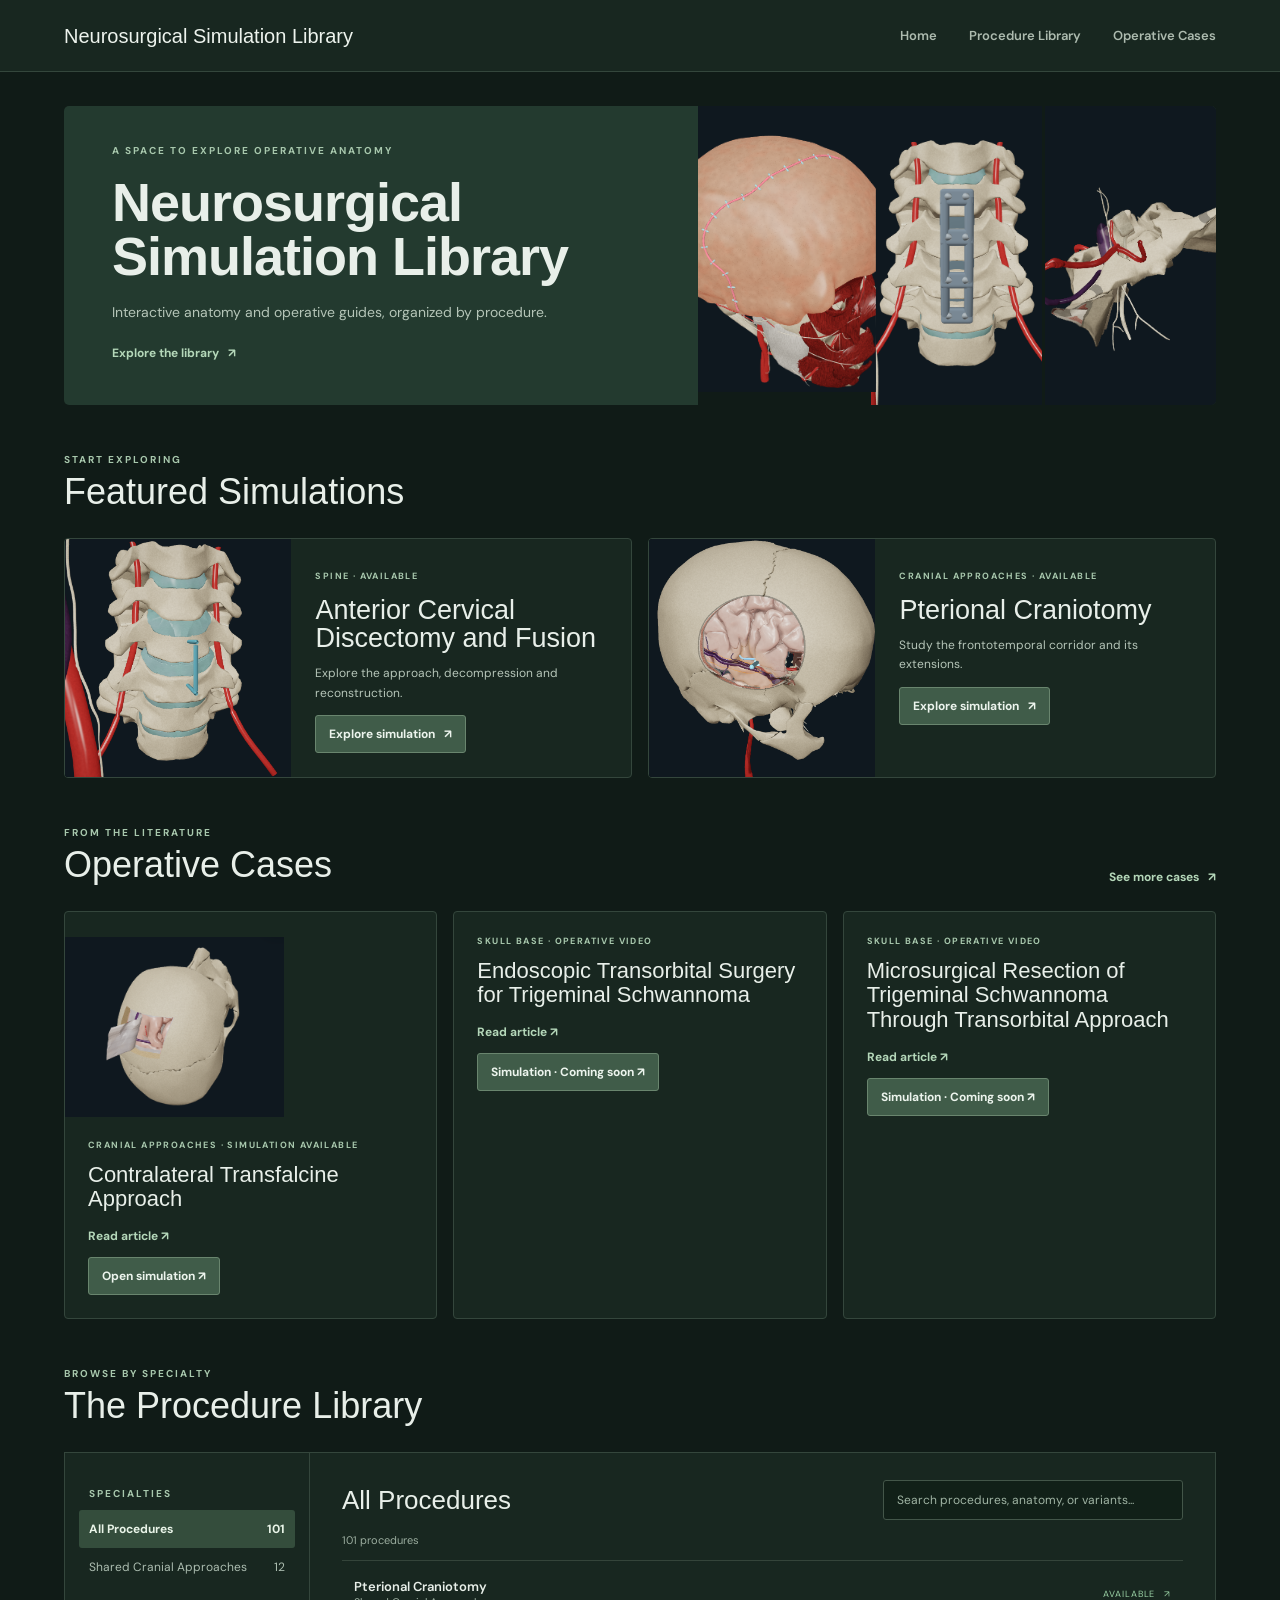
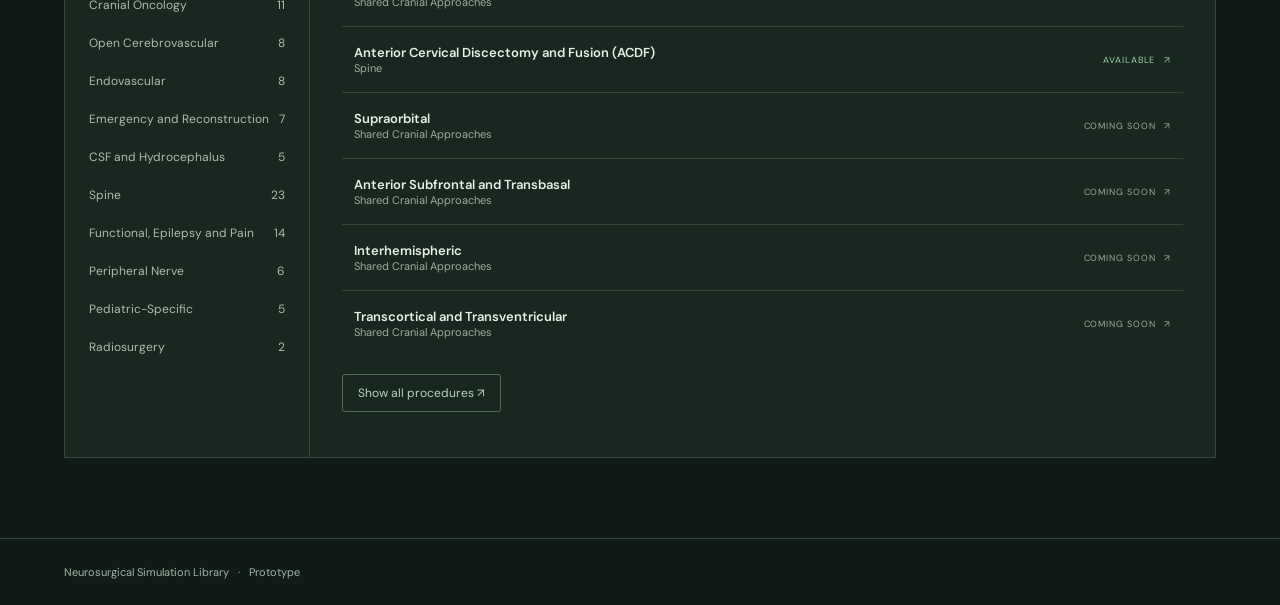
==== index.html @ 67ee891d "Update neurosurgery simulation library" ====
<!doctype html><html lang="en"><head><meta charset="utf-8"><meta name="viewport" content="width=device-width,initial-scale=1"><title>Neurosurgical Simulation Library</title><link rel="preconnect" href="https://fonts.googleapis.com"><link href="https://fonts.googleapis.com/css2?family=DM+Sans:wght@400;500;600;700&display=swap" rel="stylesheet"><style>
:root{--ink:#21382f;--muted:#738278;--green:#315948;--line:#e2e8e0;--cream:#f7f8f3}*{box-sizing:border-box}body{margin:0;background:#fafbf8;color:var(--ink);font-family:'DM Sans',sans-serif}button,input{font:inherit}button{cursor:pointer}header{height:72px;background:white;border-bottom:1px solid var(--line);display:flex;align-items:center;padding:0 5%;justify-content:space-between;position:sticky;top:0;z-index:5}.brand i{color:#9aaa8a}.brand small{font:600 9px 'DM Sans';letter-spacing:2.2px;margin-left:12px;color:#849389}nav{display:flex;gap:32px;font-size:13px;font-weight:600}nav a{color:#62766b;text-decoration:none}nav a:hover{color:#203d30}.shell{max-width:1440px;margin:auto;padding:34px 5% 80px}.eyebrow{text-transform:uppercase;font-size:10px;letter-spacing:2px;font-weight:700;color:#819885}.hero{border-radius:5px;background:#e7ede3;display:grid;grid-template-columns:1.1fr .9fr;min-height:280px;overflow:hidden}.hero-copy{padding:38px 48px}.hero h1{font:600 54px/1 Calibri, Carlito, Arial, sans-serif;letter-spacing:-1px;margin:18px 0}.hero p{max-width:440px;font-size:14px;line-height:1.7;color:#62766b}.hero-art{position:relative;background:linear-gradient(135deg,#dce8dc,#b8cdbd);overflow:hidden}.hero-art:before,.hero-art:after{content:'';position:absolute;border:1px solid #8ca895;border-radius:50%;width:340px;height:340px;right:15%;top:-50px}.hero-art:after{width:230px;height:230px;right:24%;top:0}.cross{position:absolute;right:38%;top:38%;font:600 76px Calibri, Carlito, Arial, sans-serif;color:#547b65;opacity:.65}.hero-label{position:absolute;bottom:22px;right:28px;color:#688575;font-size:10px;letter-spacing:1.5px;text-transform:uppercase}.section-head{display:flex;align-items:end;justify-content:space-between;margin:48px 0 20px}.section-head h2{font:normal 36px Calibri, Carlito, Arial, sans-serif;margin:5px 0}.section-head p{font-size:13px;color:var(--muted);margin:0}.feature{display:grid;grid-template-columns:1fr 1fr;gap:16px}.card{border:1px solid var(--line);background:#fff;border-radius:4px;overflow:hidden}.feature .card{display:grid;grid-template-columns:40% 60%;min-height:190px}.card-art{background:#dce8df;display:flex;align-items:center;justify-content:center;color:#5a7b68;font:600 54px Calibri, Carlito, Arial, sans-serif;position:relative}.card-art:after{content:'';position:absolute;border:1px solid #a7bca9;border-radius:50%;height:118px;width:118px}.card:nth-child(2) .card-art{background:#e7e9df;color:#819279}.card-body{padding:24px}.badge{font-size:9px;letter-spacing:1.4px;text-transform:uppercase;font-weight:700;color:#528064}.card h3{font:normal 27px/1.05 Calibri, Carlito, Arial, sans-serif;margin:12px 0}.card p{font-size:12px;line-height:1.6;color:#748379}.action{display:inline-flex;border:0;background:transparent;padding:6px 0;color:#315b47;font-size:12px;font-weight:700;text-decoration:none}.action:hover{text-decoration:underline}.library-layout{display:grid;grid-template-columns:245px 1fr;border:1px solid var(--line);background:#fff;min-height:550px}.side{padding:24px 14px;border-right:1px solid var(--line)}.side p{padding:0 10px}.filter{width:100%;text-align:left;border:0;background:transparent;padding:11px 10px;border-radius:3px;color:#65776c;font-size:12px;display:flex;justify-content:space-between}.filter.active{background:#eaf0e8;color:#315a47;font-weight:700}.main{padding:27px 32px}.bar{display:flex;justify-content:space-between;align-items:center;gap:15px}.bar h3{font:normal 26px Calibri, Carlito, Arial, sans-serif;margin:0}.search{border:1px solid var(--line);border-radius:3px;padding:11px 13px;width:min(300px,100%);font-size:12px;outline:none}.search:focus{border-color:#71917a}.results{font-size:11px;color:#91a095;margin:13px 0}.row{border-top:1px solid #edf0eb;padding:17px 0;display:flex;justify-content:space-between;align-items:center;gap:15px}.row strong{display:block;font-size:13px;font-weight:600}.row small{color:#95a299;font-size:11px}.row button{border:0;background:transparent;color:#5c7c69;font-size:12px;white-space:nowrap}.pill{font-size:9px;text-transform:uppercase;letter-spacing:.9px;color:#829087}.pill.live{color:#457d58}.cases{display:grid;grid-template-columns:repeat(3,1fr);gap:16px}.cases .card{padding:23px;min-height:180px}.cases h3{font-size:22px;line-height:1.12}.cases .case-preview-link{display:block;margin:-23px -23px 17px}.cases .case-preview{display:block;width:100%;height:180px;object-fit:contain;background:#10191f}.cases a{color:#426951;text-decoration:none;font-size:12px;font-weight:700}.footer{border-top:1px solid var(--line);padding:26px 5%;font-size:11px;color:#95a299}dialog{border:0;padding:0;width:min(540px,92vw);box-shadow:0 30px 90px #1b2d2440;border-radius:5px}dialog::backdrop{background:#152a20a8}.modal{padding:32px}.modal h2{font:normal 36px Calibri, Carlito, Arial, sans-serif;margin:12px 0}.modal p{font-size:13px;color:#778a7e;line-height:1.6}.close{float:right;background:none;border:0;color:#61786a;font-size:22px}.options{display:flex;flex-wrap:wrap;gap:8px;margin:12px 0 22px}.opt{border:1px solid #dce5da;background:white;color:#607467;border-radius:3px;padding:9px 12px;font-size:12px}.opt.selected{background:#e4eee4;border-color:#91b19a;color:#315a47}.launch{display:block;background:#315948;color:white;text-align:center;text-decoration:none;padding:13px;font-size:12px;font-weight:700;margin-top:20px}.muted-button{background:#edf1eb;color:#829087}.note{font-size:11px!important} @media(max-width:750px){header{padding:0 5%}nav{gap:14px;font-size:11px}.brand small{display:none}.hero{grid-template-columns:1fr}.hero-copy{padding:30px}.hero h1{font-size:43px}.hero-art{height:150px}.feature,.cases{grid-template-columns:1fr}.library-layout{grid-template-columns:1fr}.side{display:flex;overflow:auto;border-right:0;border-bottom:1px solid var(--line);padding:8px}.side p{display:none}.filter{width:auto;white-space:nowrap;gap:12px}.main{padding:22px 18px}.bar{align-items:flex-start;flex-direction:column}.search{width:100%}}
</style><style>:root{--ink:#e8efe9;--muted:#a8b7ab;--green:#b4d5b9;--line:#34463c}body{background:#101b17;color:#e8efe9}header,.card,.library-layout{background:#182720}header{border-color:#34463c}.brand i{color:#aac7ae}.brand small,nav a{color:#adbbaf}nav a:hover{color:#fff}.hero{background:#233a2f}.hero-art{background:linear-gradient(135deg,#304c3c,#172b22)}.hero-art:before,.hero-art:after{border-color:#668b70}.cross{color:#b3d1b5}.hero-label,.eyebrow,.badge{color:#a8c8ad}.hero p,.card p{color:#b5c5b8}.card-art{background:#304b3c;color:#bed5bd}.card:nth-child(2) .card-art{background:#3b4538;color:#c0ccb1}.card-art:after{border-color:#718c75}.action,.cases a,.row button{color:#b4d7b9}.filter{color:#acbdb0}.filter.active{background:#344d3c;color:#e9f4e8}.row{border-color:#34443a}.row small,.results,.pill{color:#9bad9f}.pill.live{color:#9ad1a5}.search{background:#112018;color:#f3f6f0;border-color:#435649}.search::placeholder{color:#a0b4a4}dialog{background:#203229;color:#edf4eb}.modal p{color:#b7c8ba}.opt{background:#192a20;color:#c1d2c3;border-color:#486250}.opt.selected{background:#3a6046;border-color:#a6cead;color:#fff}.launch{background:#a6c9a9;color:#10271b}.muted-button{background:#35483b;color:#b8c8b9}.close{color:#d0ded0}.show-more{background:transparent;color:#b5d6b9;border:1px solid #536b59;border-radius:3px;padding:10px 15px;margin:18px 0;font-size:12px}.footer{color:#a4b5a8}</style><style>.hero-art:before,.hero-art:after{opacity:.45}</style><style>.card-art{background:#0b171b!important;overflow:hidden;min-height:220px}.card-art img{width:100%;height:100%;position:absolute;inset:0;object-fit:contain;padding:0}.card-art img[src="images/pterional-fissure-2.png"]{width:145%;height:145%;inset:-22.5%;object-fit:cover}.card-art:after{display:none}body[data-page="procedures"] .hero,body[data-page="procedures"] #featured,body[data-page="procedures"] .feature,body[data-page="procedures"] #cases,body[data-page="procedures"] .cases{display:none}body[data-page="procedures"] .library-layout{min-height:600px}body[data-page="cases"] .hero,body[data-page="cases"] #featured,body[data-page="cases"] .feature,body[data-page="cases"] #library,body[data-page="cases"] .library-layout{display:none}body[data-page="cases"] .section-head{margin-top:30px}.case-sim-link{display:inline-block;margin-top:12px;border:1px solid #536b59;padding:8px 10px;border-radius:3px}.hero-art:before,.hero-art:after{display:none}.hero-strips{position:absolute;inset:0;display:grid;grid-template-columns:repeat(3,1fr);gap:3px;background:#101b17}.hero-strips img{display:block;width:100%;height:100%;min-width:0;object-fit:cover}.hero-art:after{display:none}.hero-label{z-index:1;padding:7px 9px;background:#101b17bb;color:#e0eae1}.card-art img{object-fit:cover!important;padding:0!important;width:100%!important;height:100%!important;inset:0!important}.card-art img[src*="acdf-"]{object-position:50% 50%}.card-art img[src*="pterional-"]{object-position:50% 50%}.row{width:100%;border:0;border-top:1px solid #34443a;background:transparent;color:#e8efe9;text-align:left;font:inherit;cursor:pointer;padding:17px 12px;transition:background-color .16s}.row:hover,.row:focus-visible{background:#2b4335;outline:none}.row:focus-visible{box-shadow:inset 0 0 0 2px #a6c9a9}.row strong{font-size:13px}.row small{display:block}.row .pill{white-space:nowrap}.feature .card-body .action,.cases a.case-sim-link{display:inline-flex;background:#405c49;color:#ecf4ed;border:1px solid #69856e;border-radius:3px;padding:10px 13px;text-decoration:none;font-size:12px;font-weight:700}.feature .card-body .action:hover,.cases a.case-sim-link:hover{background:#52705a;color:#fff}.cases a.case-sim-link{margin-top:12px}.cases a:not(.case-sim-link){display:inline-block;margin-top:2px}.hero-strips{overflow:hidden}.hero-strips img:first-child{transform:translateY(-25px) scale(1.08)}.hero-strips img:nth-child(3){object-position:55% center}</style><style>
/* Procedure entries are buttons; reset browser defaults so they blend into the dark library. */
button.row{display:flex;width:100%;justify-content:space-between;align-items:center;gap:15px;padding:17px 12px;border:0;border-top:1px solid #34443a;background:transparent;color:#e8efe9;text-align:left;font:inherit;cursor:pointer;appearance:none;-webkit-appearance:none}
button.row:hover,button.row:focus-visible{background:#263b30;outline:none}
button.row strong{display:block;font-size:13px;font-weight:600}
button.row small{display:block;color:#9bad9f;font-size:11px}
button.row .pill{white-space:nowrap;color:#9bad9f}
button.row .pill.live{color:#9ad1a5}
body[data-page="procedures"] .shell{max-width:none;width:100%;padding:34px 6.4% 80px}
body[data-page="procedures"] .library-layout{min-height:calc(100vh - 220px)}
</style>
<link rel="stylesheet" href="assets/library-brand.css"></head><body><header><a class="library-brand" href="index.html">Neurosurgical Simulation Library</a><nav><a href="index.html">Home</a><a href="procedures.html">Procedure Library</a><a href="cases.html">Operative Cases</a></nav></header><main class="shell"><div class="hero"><div class="hero-copy"><div class="eyebrow">A space to explore operative anatomy</div><h1>Neurosurgical<br>Simulation Library</h1><p>Interactive anatomy and operative guides, organized by procedure.</p><a class="action" href="procedures.html">Explore the library &nbsp; ↗</a></div><div class="hero-art"><div class="hero-strips" aria-label="Views from the ACDF and pterional simulations"><img src="images/pterional-skin-close-2.png" alt=""><img src="images/acdf-verify-1.png" alt=""><img src="images/pterional-retain-1.png" alt=""></div></div></div><div class="section-head" id="featured"><div><div class="eyebrow">Start exploring</div><h2>Featured Simulations</h2></div></div><div class="feature"><article class="card"><div class="card-art"><img src="images/acdf-distraction-C5-C6-2.png" alt="ACDF simulation during cervical distraction" loading="lazy"></div><div class="card-body"><span class="badge">Spine · Available</span><h3>Anterior Cervical Discectomy and Fusion</h3><p>Explore the approach, decompression and reconstruction.</p><button class="action" onclick="openDetail('ACDF')">Explore simulation &nbsp; ↗</button></div></article><article class="card"><div class="card-art"><img src="images/pterional-fissure-2.png" alt="Pterional simulation during exposure of the Sylvian fissure" loading="lazy"></div><div class="card-body"><span class="badge">Cranial approaches · Available</span><h3>Pterional Craniotomy</h3><p>Study the frontotemporal corridor and its extensions.</p><button class="action" onclick="openDetail('Pterional')">Explore simulation &nbsp; ↗</button></div></article></div><div class="section-head" id="cases"><div><div class="eyebrow">From the literature</div><h2>Operative Cases</h2></div><a class="action" href="cases.html">See more cases &nbsp; ↗</a></div><div class="cases"><article class="card"><a class="case-preview-link" href="transfalcine-guide.html" aria-label="Open the Contralateral Transfalcine Approach simulation"><img class="case-preview" src="transfalcine-preview.png" alt="Transfalcine craniotomy simulation showing the reflected bone flap and exposed operative field"></a><div class="badge">Cranial approaches · Simulation available</div><h3>Contralateral Transfalcine Approach</h3><a href="https://pubmed.ncbi.nlm.nih.gov/42165614/" target="_blank" rel="noreferrer">Read article ↗</a><br><a class="case-sim-link" href="transfalcine-guide.html">Open simulation ↗</a></article><article class="card"><div class="badge">Skull base · Operative video</div><h3>Endoscopic Transorbital Surgery for Trigeminal Schwannoma</h3><a href="https://pubmed.ncbi.nlm.nih.gov/37819070/" target="_blank" rel="noreferrer">Read article ↗</a><br><a class="case-sim-link" href="case-simulation.html?case=37819070">Simulation · Coming soon ↗</a></article><article class="card"><div class="badge">Skull base · Operative video</div><h3>Microsurgical Resection of Trigeminal Schwannoma Through Transorbital Approach</h3><a href="https://pubmed.ncbi.nlm.nih.gov/39133025/" target="_blank" rel="noreferrer">Read article ↗</a><br><a class="case-sim-link" href="case-simulation.html?case=39133025">Simulation · Coming soon ↗</a></article></div><div class="section-head" id="library"><div><div class="eyebrow">Browse by specialty</div><h2>The Procedure Library</h2></div></div><div class="library-layout"><aside class="side" id="filters"></aside><div class="main"><div class="bar"><h3 id="heading">All Procedures</h3><input class="search" id="search" type="search" placeholder="Search procedures, anatomy, or variants..." aria-label="Search procedures"></div><div class="results" id="count"></div><div id="list"></div></div></div></main><footer class="footer">Neurosurgical Simulation Library &nbsp; · &nbsp; Prototype</footer><dialog id="modal"><div class="modal"><button class="close" onclick="modal.close()" aria-label="Close">×</button><div class="eyebrow" id="modal-group"></div><h2 id="modal-title"></h2><p id="modal-description"></p><div id="modal-options"></div><div id="modal-action"></div></div></dialog><script>
const groups={"Shared Cranial Approaches":["Pterional","Supraorbital","Anterior Subfrontal and Transbasal","Interhemispheric","Transcortical and Transventricular","Subtemporal","Retrosigmoid","Suboccipital Posterior Fossa","Pineal and Tentorial","Petrosal and Lateral Skull Base","Far Lateral","Expanded Endonasal and Ventral Skull Base"],"Cranial Oncology":["Stereotactic Biopsy","Supratentorial Intra-Axial Tumor Resection","Deep and Eloquent Intra-Axial Tumor Resection","Convexity and Parasagittal Meningioma Resection","Skull Base Meningioma Resection","Vestibular and Other Cranial Nerve Schwannoma Resection","Transsphenoidal Sellar Surgery","Suprasellar and Craniopharyngioma Surgery","Intraventricular and Pineal Lesion Surgery","Posterior Fossa Tumor Resection","Cranial Tumor LITT"],"Open Cerebrovascular":["Anterior Circulation Aneurysm Clipping","Posterior Circulation Aneurysm Clipping","Complex Aneurysm Trapping and Bypass","Brain AVM Resection","Cranial AV Fistula Disconnection","Cavernous Malformation Resection","Moyamoya Revascularization","Carotid Endarterectomy and Open Cervical Revascularization"],"Endovascular":["Catheter Angiography and Diagnostic Testing","Mechanical Thrombectomy","Aneurysm Coiling","Flow Diversion and Intrasaccular Treatment","Brain and Spinal Shunt Embolization","MMA and Tumor Embolization","Cervical and Intracranial Angioplasty or Stenting","Venous Sinus and Thrombosis Intervention"],"Emergency and Reconstruction":["Acute Extra-Axial Hematoma Evacuation","Chronic Subdural Drainage","Intracerebral and Intraventricular Clot Evacuation","Decompressive Craniectomy","Depressed Skull Fracture and Penetrating Injury Repair","Intracranial Infection Surgery","Cranioplasty and Cranial Wound Reconstruction"],"CSF and Hydrocephalus":["Temporary CSF Access and Monitoring","Permanent Shunt Surgery","Ventricular Neuroendoscopy","Cranial CSF Leak Repair","Spinal CSF Leak and CSF–Venous Fistula Repair"],"Spine":["Chiari Decompression","Upper Cervical Posterior Fixation","Ventral Craniocervical Decompression and Odontoid Fixation","ACDF","Anterior Cervical Corpectomy","Cervical Disc Arthroplasty and Hybrid Reconstruction","Posterior Cervical Decompression and Fusion","Posterior Cervical Foraminotomy","Thoracic Discectomy and Corpectomy","Lumbar Discectomy","Lumbar Stenosis Decompression","Posterior Lumbar Fusion","ALIF and Anterior Lumbar Replacement","Lateral Lumbar Interbody Fusion","Oblique Lumbar Interbody Fusion","Deformity Correction and Osteotomy","Spine Trauma Reduction and Stabilization","Vertebral Augmentation","Extradural and Vertebral Tumor Surgery","Intradural Extramedullary Tumor Surgery","Intramedullary Tumor Surgery","Spinal Vascular and Non-Neoplastic Intradural Surgery","Spinal Infection and Postoperative Revision"],"Functional, Epilepsy and Pain":["DBS","Stereotactic Lesioning","Invasive Epilepsy Monitoring","Temporal Epilepsy Surgery","Extratemporal Epilepsy Surgery","Hemispheric Disconnection and Corpus Callosotomy","Hypothalamic Hamartoma Surgery and Epilepsy Ablation","Epilepsy Neuromodulation","Cranial Nerve Microvascular Decompression","Percutaneous Trigeminal Procedures","Spasticity Surgery","Spinal and Peripheral Stimulation","Intrathecal Pump Surgery","Ablative Pain Surgery"],"Peripheral Nerve":["Upper-Extremity Entrapment Release","Lower-Extremity and Truncal Entrapment Release","Brachial Plexus Reconstruction and Thoracic Outlet","Peripheral Nerve Repair and Transfer","Peripheral Nerve Tumors and Biopsy","Neuroma and Amputation-Related Nerve Surgery"],"Pediatric-Specific":["Craniosynostosis and Cranial Vault Reconstruction","Neural Tube Defect and Encephalocele Closure","Fetal Myelomeningocele Repair","Spinal Dysraphism and Untethering","Pediatric Spine Deformity"],"Radiosurgery":["Cranial Stereotactic Radiosurgery","Spine Stereotactic Radiation"]}
;let selected='All Procedures', expanded=false;const list=document.querySelector('#list'),filters=document.querySelector('#filters'),search=document.querySelector('#search'),modal=document.querySelector('#modal');const simulations={
  ACDF:{title:'Anterior Cervical Discectomy and Fusion (ACDF)',url:'acdf-guide.html'},
  Pterional:{title:'Pterional Craniotomy',url:'pterional-guide.html'}
};const live=n=>Object.hasOwn(simulations,n);const label=n=>simulations[n]?.title??n;function draw(){filters.innerHTML='<p class="eyebrow">Specialties</p>'+['All Procedures',...Object.keys(groups)].map(g=>'<button class="filter '+(selected===g?'active':'')+'" data-group="'+g+'">'+g+' <span>'+(g==='All Procedures'?Object.values(groups).flat().length:groups[g].length)+'</span></button>').join('');filters.querySelectorAll('button').forEach(b=>b.onclick=()=>{selected=b.dataset.group;expanded=false;draw()});let q=search.value.toLowerCase().trim(),items=Object.entries(groups).flatMap(([g,a])=>a.map(n=>({g,n}))).filter(x=>(selected==='All Procedures'||selected===x.g)&&(label(x.n)+' '+x.g+(x.n==='Pterional'?' clinoidectomy orbitozygomatic sylvian':'')+(x.n==='ACDF'?' cervical fusion cage plated zero profile':'')).toLowerCase().includes(q));if(selected==='All Procedures')items.sort((a,b)=>Number(live(b.n))-Number(live(a.n)));document.querySelector('#heading').textContent=selected;document.querySelector('#count').textContent=items.length+' procedures';const shown=expanded?items:items.slice(0,6);list.innerHTML=shown.map(x=>'<button type="button" class="row" data-name="'+x.n+'"><span><strong>'+label(x.n)+'</strong><small>'+x.g+'</small></span><span class="pill '+(live(x.n)?'live':'')+'">'+(live(x.n)?'Available':'Coming soon')+' &nbsp; ↗</span></button>').join('')||'<p class="results">No procedures match your search.</p>';if(items.length>6){const more=document.createElement('button');more.className='show-more';more.textContent=document.body.dataset.page==='procedures'?(expanded?'Show less':'Show all '+items.length+' procedures'):'Show all procedures ↗';more.onclick=()=>{if(document.body.dataset.page==='procedures'){expanded=!expanded;draw()}else location.href='procedures.html'};list.append(more)}list.querySelectorAll('[data-name]').forEach(b=>b.onclick=()=>openDetail(b.dataset.name))}search.oninput=()=>{expanded=false;draw()};function choice(title,items){return '<div class="eyebrow">'+title+'</div><div class="options">'+items.map((n,i)=>'<button class="opt '+(!i?'selected':'')+'" onclick="this.parentNode.querySelectorAll(\'.opt\').forEach(x=>x.classList.remove(\'selected\'));this.classList.add(\'selected\')">'+n+'</button>').join('')+'</div>'}function openDetail(name){const category=Object.keys(groups).find(g=>groups[g].includes(name))||'';document.querySelector('#modal-group').textContent=category;document.querySelector('#modal-title').textContent=label(name);document.querySelector('#modal-description').textContent=live(name)?'Choose a starting configuration, then open the interactive guide. The guide contains the complete variant controls.':'Explore the planned procedure and select a starting variant.';document.querySelector('#modal-options').innerHTML=name==='ACDF'?choice('Levels',['1 level','2 levels','3 levels'])+choice('Fixation',['Anterior plate','Zero-profile cage']):name==='Pterional'?choice('Clinoidectomy',['None','Extradural','Intradural'])+choice('Muscle approach',['Subfascial','Muscle-splitting'])+choice('Sylvian fissure',['Split','No split']):choice('Approach',['Standard','Alternative']);document.querySelector('#modal-action').innerHTML=live(name)?'<a class="launch" href="'+simulations[name].url+'" target="_blank" rel="noopener noreferrer">Open simulation ↗</a><p class="note">Your selected options will open in the guide.</p>':'<div class="launch muted-button">Simulation Coming Soon</div>';if(live(name)){const launch=document.querySelector('#modal-action a');launch.onclick=()=>{const v=[...document.querySelectorAll('#modal-options .options')].map(e=>[...e.children].findIndex(x=>x.classList.contains('selected')));const q=name==='ACDF'?{levels:['1','2','3'][v[0]],construct:['plated','zero'][v[1]]}:{clinoid:['none','extra','intra'][v[0]],muscle:['subfascial','split'][v[1]],fissure:['yes','no'][v[2]]};launch.href=simulations[name].url+'?'+new URLSearchParams(q)}}modal.showModal()}draw();
</script></body></html>
---- assets/library-brand.css ----
.library-brand {
  color: #edf3ed;
  font: 400 20px/1.2 Calibri, Carlito, Arial, sans-serif;
  letter-spacing: normal;
  text-decoration: none;
}
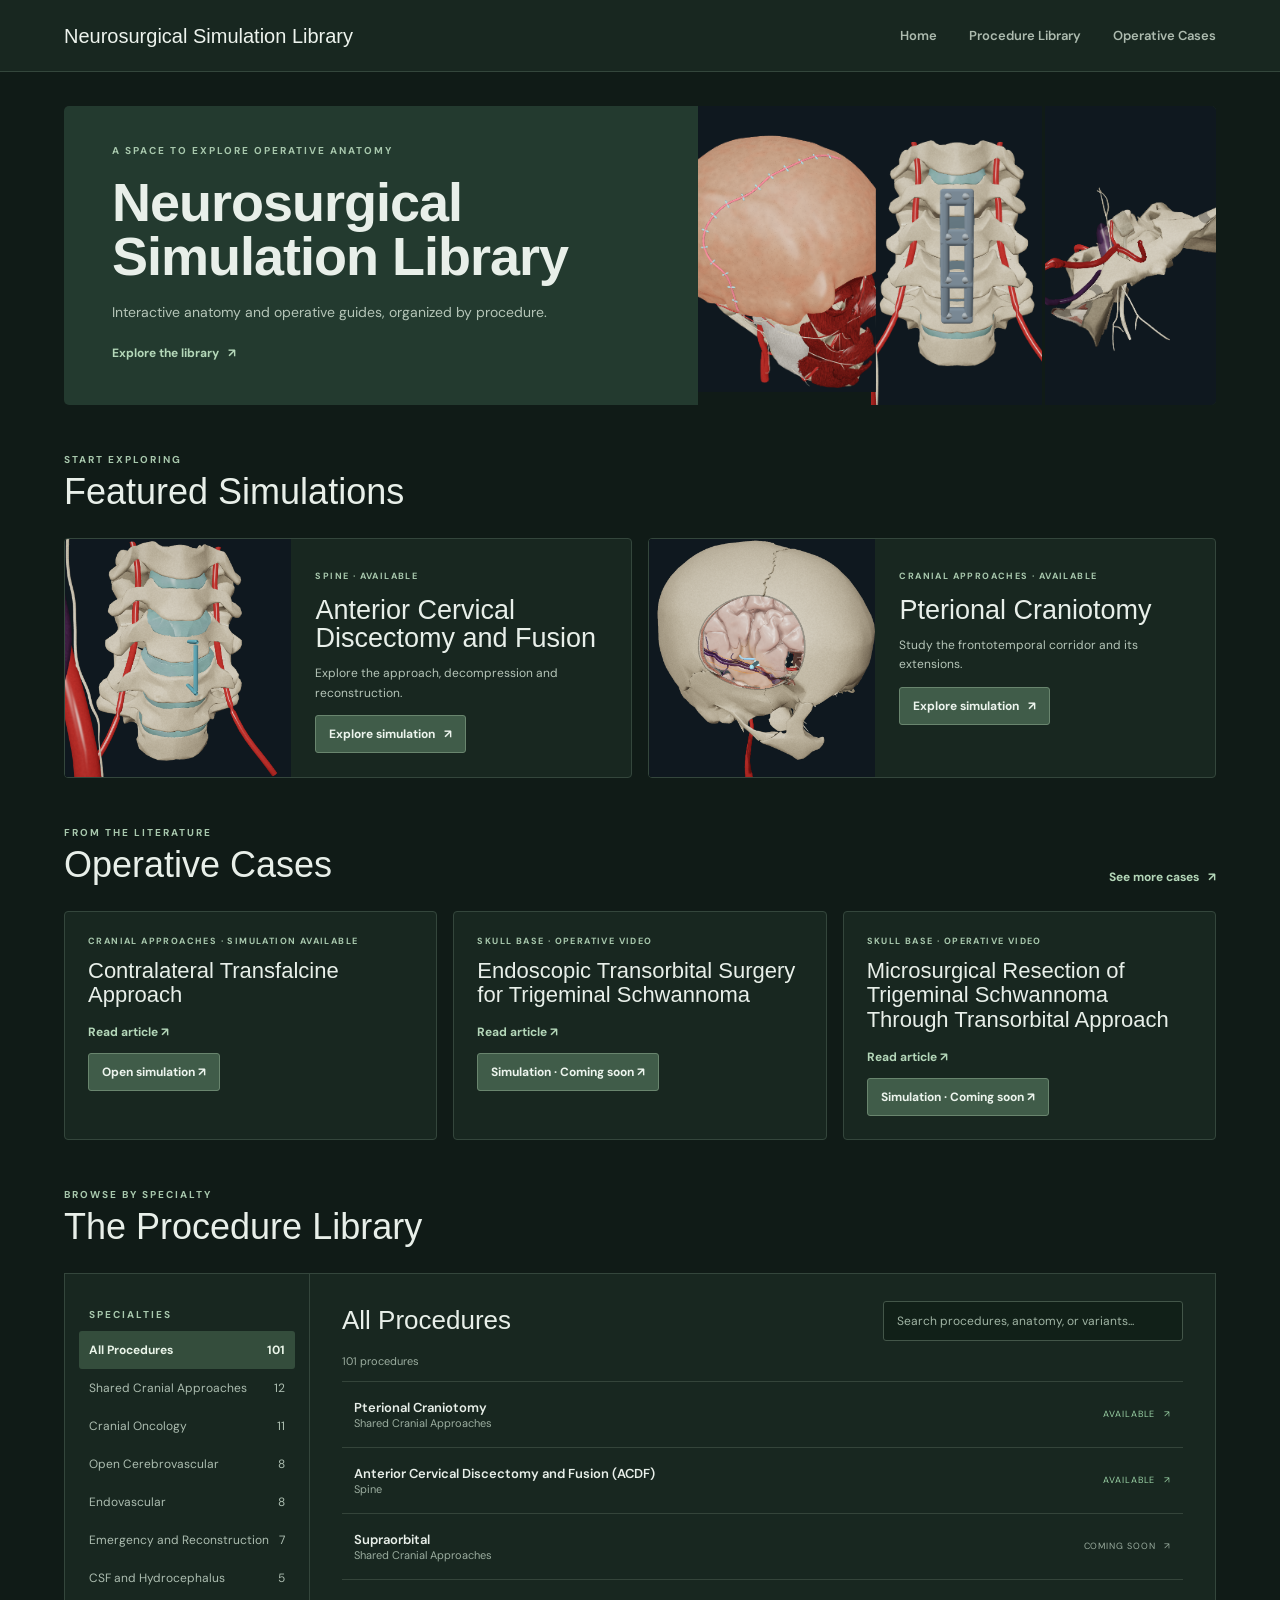
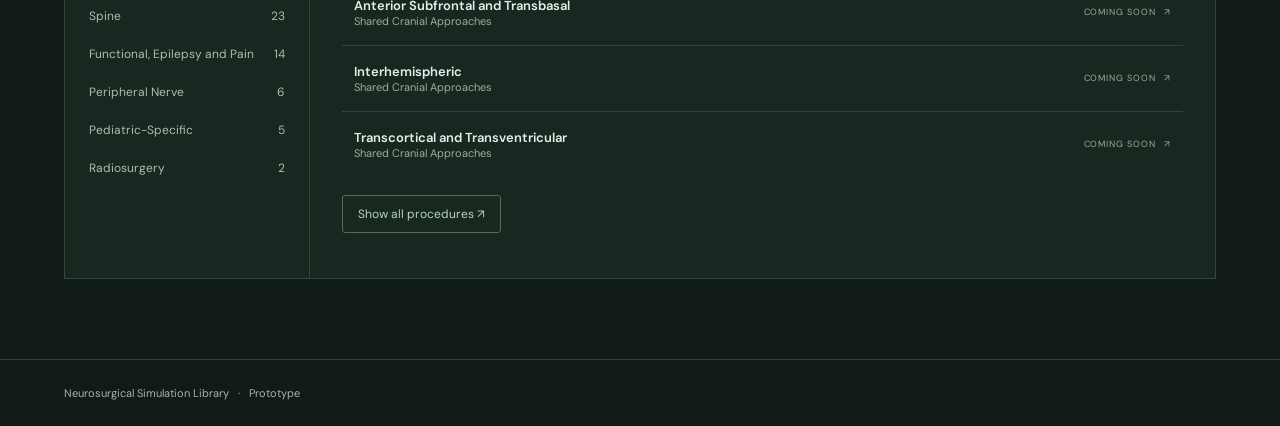
==== commit eddbe676: "Remove transfalcine case preview image" ====
--- a/index.html
+++ b/index.html
@@ -11,7 +11,7 @@
 body[data-page="procedures"] .shell{max-width:none;width:100%;padding:34px 6.4% 80px}
 body[data-page="procedures"] .library-layout{min-height:calc(100vh - 220px)}
 </style>
-<link rel="stylesheet" href="assets/library-brand.css"></head><body><header><a class="library-brand" href="index.html">Neurosurgical Simulation Library</a><nav><a href="index.html">Home</a><a href="procedures.html">Procedure Library</a><a href="cases.html">Operative Cases</a></nav></header><main class="shell"><div class="hero"><div class="hero-copy"><div class="eyebrow">A space to explore operative anatomy</div><h1>Neurosurgical<br>Simulation Library</h1><p>Interactive anatomy and operative guides, organized by procedure.</p><a class="action" href="procedures.html">Explore the library &nbsp; ↗</a></div><div class="hero-art"><div class="hero-strips" aria-label="Views from the ACDF and pterional simulations"><img src="images/pterional-skin-close-2.png" alt=""><img src="images/acdf-verify-1.png" alt=""><img src="images/pterional-retain-1.png" alt=""></div></div></div><div class="section-head" id="featured"><div><div class="eyebrow">Start exploring</div><h2>Featured Simulations</h2></div></div><div class="feature"><article class="card"><div class="card-art"><img src="images/acdf-distraction-C5-C6-2.png" alt="ACDF simulation during cervical distraction" loading="lazy"></div><div class="card-body"><span class="badge">Spine · Available</span><h3>Anterior Cervical Discectomy and Fusion</h3><p>Explore the approach, decompression and reconstruction.</p><button class="action" onclick="openDetail('ACDF')">Explore simulation &nbsp; ↗</button></div></article><article class="card"><div class="card-art"><img src="images/pterional-fissure-2.png" alt="Pterional simulation during exposure of the Sylvian fissure" loading="lazy"></div><div class="card-body"><span class="badge">Cranial approaches · Available</span><h3>Pterional Craniotomy</h3><p>Study the frontotemporal corridor and its extensions.</p><button class="action" onclick="openDetail('Pterional')">Explore simulation &nbsp; ↗</button></div></article></div><div class="section-head" id="cases"><div><div class="eyebrow">From the literature</div><h2>Operative Cases</h2></div><a class="action" href="cases.html">See more cases &nbsp; ↗</a></div><div class="cases"><article class="card"><a class="case-preview-link" href="transfalcine-guide.html" aria-label="Open the Contralateral Transfalcine Approach simulation"><img class="case-preview" src="transfalcine-preview.png" alt="Transfalcine craniotomy simulation showing the reflected bone flap and exposed operative field"></a><div class="badge">Cranial approaches · Simulation available</div><h3>Contralateral Transfalcine Approach</h3><a href="https://pubmed.ncbi.nlm.nih.gov/42165614/" target="_blank" rel="noreferrer">Read article ↗</a><br><a class="case-sim-link" href="transfalcine-guide.html">Open simulation ↗</a></article><article class="card"><div class="badge">Skull base · Operative video</div><h3>Endoscopic Transorbital Surgery for Trigeminal Schwannoma</h3><a href="https://pubmed.ncbi.nlm.nih.gov/37819070/" target="_blank" rel="noreferrer">Read article ↗</a><br><a class="case-sim-link" href="case-simulation.html?case=37819070">Simulation · Coming soon ↗</a></article><article class="card"><div class="badge">Skull base · Operative video</div><h3>Microsurgical Resection of Trigeminal Schwannoma Through Transorbital Approach</h3><a href="https://pubmed.ncbi.nlm.nih.gov/39133025/" target="_blank" rel="noreferrer">Read article ↗</a><br><a class="case-sim-link" href="case-simulation.html?case=39133025">Simulation · Coming soon ↗</a></article></div><div class="section-head" id="library"><div><div class="eyebrow">Browse by specialty</div><h2>The Procedure Library</h2></div></div><div class="library-layout"><aside class="side" id="filters"></aside><div class="main"><div class="bar"><h3 id="heading">All Procedures</h3><input class="search" id="search" type="search" placeholder="Search procedures, anatomy, or variants..." aria-label="Search procedures"></div><div class="results" id="count"></div><div id="list"></div></div></div></main><footer class="footer">Neurosurgical Simulation Library &nbsp; · &nbsp; Prototype</footer><dialog id="modal"><div class="modal"><button class="close" onclick="modal.close()" aria-label="Close">×</button><div class="eyebrow" id="modal-group"></div><h2 id="modal-title"></h2><p id="modal-description"></p><div id="modal-options"></div><div id="modal-action"></div></div></dialog><script>
+<link rel="stylesheet" href="assets/library-brand.css"></head><body><header><a class="library-brand" href="index.html">Neurosurgical Simulation Library</a><nav><a href="index.html">Home</a><a href="procedures.html">Procedure Library</a><a href="cases.html">Operative Cases</a></nav></header><main class="shell"><div class="hero"><div class="hero-copy"><div class="eyebrow">A space to explore operative anatomy</div><h1>Neurosurgical<br>Simulation Library</h1><p>Interactive anatomy and operative guides, organized by procedure.</p><a class="action" href="procedures.html">Explore the library &nbsp; ↗</a></div><div class="hero-art"><div class="hero-strips" aria-label="Views from the ACDF and pterional simulations"><img src="images/pterional-skin-close-2.png" alt=""><img src="images/acdf-verify-1.png" alt=""><img src="images/pterional-retain-1.png" alt=""></div></div></div><div class="section-head" id="featured"><div><div class="eyebrow">Start exploring</div><h2>Featured Simulations</h2></div></div><div class="feature"><article class="card"><div class="card-art"><img src="images/acdf-distraction-C5-C6-2.png" alt="ACDF simulation during cervical distraction" loading="lazy"></div><div class="card-body"><span class="badge">Spine · Available</span><h3>Anterior Cervical Discectomy and Fusion</h3><p>Explore the approach, decompression and reconstruction.</p><button class="action" onclick="openDetail('ACDF')">Explore simulation &nbsp; ↗</button></div></article><article class="card"><div class="card-art"><img src="images/pterional-fissure-2.png" alt="Pterional simulation during exposure of the Sylvian fissure" loading="lazy"></div><div class="card-body"><span class="badge">Cranial approaches · Available</span><h3>Pterional Craniotomy</h3><p>Study the frontotemporal corridor and its extensions.</p><button class="action" onclick="openDetail('Pterional')">Explore simulation &nbsp; ↗</button></div></article></div><div class="section-head" id="cases"><div><div class="eyebrow">From the literature</div><h2>Operative Cases</h2></div><a class="action" href="cases.html">See more cases &nbsp; ↗</a></div><div class="cases"><article class="card"><div class="badge">Cranial approaches · Simulation available</div><h3>Contralateral Transfalcine Approach</h3><a href="https://pubmed.ncbi.nlm.nih.gov/42165614/" target="_blank" rel="noreferrer">Read article ↗</a><br><a class="case-sim-link" href="transfalcine-guide.html">Open simulation ↗</a></article><article class="card"><div class="badge">Skull base · Operative video</div><h3>Endoscopic Transorbital Surgery for Trigeminal Schwannoma</h3><a href="https://pubmed.ncbi.nlm.nih.gov/37819070/" target="_blank" rel="noreferrer">Read article ↗</a><br><a class="case-sim-link" href="case-simulation.html?case=37819070">Simulation · Coming soon ↗</a></article><article class="card"><div class="badge">Skull base · Operative video</div><h3>Microsurgical Resection of Trigeminal Schwannoma Through Transorbital Approach</h3><a href="https://pubmed.ncbi.nlm.nih.gov/39133025/" target="_blank" rel="noreferrer">Read article ↗</a><br><a class="case-sim-link" href="case-simulation.html?case=39133025">Simulation · Coming soon ↗</a></article></div><div class="section-head" id="library"><div><div class="eyebrow">Browse by specialty</div><h2>The Procedure Library</h2></div></div><div class="library-layout"><aside class="side" id="filters"></aside><div class="main"><div class="bar"><h3 id="heading">All Procedures</h3><input class="search" id="search" type="search" placeholder="Search procedures, anatomy, or variants..." aria-label="Search procedures"></div><div class="results" id="count"></div><div id="list"></div></div></div></main><footer class="footer">Neurosurgical Simulation Library &nbsp; · &nbsp; Prototype</footer><dialog id="modal"><div class="modal"><button class="close" onclick="modal.close()" aria-label="Close">×</button><div class="eyebrow" id="modal-group"></div><h2 id="modal-title"></h2><p id="modal-description"></p><div id="modal-options"></div><div id="modal-action"></div></div></dialog><script>
 const groups={"Shared Cranial Approaches":["Pterional","Supraorbital","Anterior Subfrontal and Transbasal","Interhemispheric","Transcortical and Transventricular","Subtemporal","Retrosigmoid","Suboccipital Posterior Fossa","Pineal and Tentorial","Petrosal and Lateral Skull Base","Far Lateral","Expanded Endonasal and Ventral Skull Base"],"Cranial Oncology":["Stereotactic Biopsy","Supratentorial Intra-Axial Tumor Resection","Deep and Eloquent Intra-Axial Tumor Resection","Convexity and Parasagittal Meningioma Resection","Skull Base Meningioma Resection","Vestibular and Other Cranial Nerve Schwannoma Resection","Transsphenoidal Sellar Surgery","Suprasellar and Craniopharyngioma Surgery","Intraventricular and Pineal Lesion Surgery","Posterior Fossa Tumor Resection","Cranial Tumor LITT"],"Open Cerebrovascular":["Anterior Circulation Aneurysm Clipping","Posterior Circulation Aneurysm Clipping","Complex Aneurysm Trapping and Bypass","Brain AVM Resection","Cranial AV Fistula Disconnection","Cavernous Malformation Resection","Moyamoya Revascularization","Carotid Endarterectomy and Open Cervical Revascularization"],"Endovascular":["Catheter Angiography and Diagnostic Testing","Mechanical Thrombectomy","Aneurysm Coiling","Flow Diversion and Intrasaccular Treatment","Brain and Spinal Shunt Embolization","MMA and Tumor Embolization","Cervical and Intracranial Angioplasty or Stenting","Venous Sinus and Thrombosis Intervention"],"Emergency and Reconstruction":["Acute Extra-Axial Hematoma Evacuation","Chronic Subdural Drainage","Intracerebral and Intraventricular Clot Evacuation","Decompressive Craniectomy","Depressed Skull Fracture and Penetrating Injury Repair","Intracranial Infection Surgery","Cranioplasty and Cranial Wound Reconstruction"],"CSF and Hydrocephalus":["Temporary CSF Access and Monitoring","Permanent Shunt Surgery","Ventricular Neuroendoscopy","Cranial CSF Leak Repair","Spinal CSF Leak and CSF–Venous Fistula Repair"],"Spine":["Chiari Decompression","Upper Cervical Posterior Fixation","Ventral Craniocervical Decompression and Odontoid Fixation","ACDF","Anterior Cervical Corpectomy","Cervical Disc Arthroplasty and Hybrid Reconstruction","Posterior Cervical Decompression and Fusion","Posterior Cervical Foraminotomy","Thoracic Discectomy and Corpectomy","Lumbar Discectomy","Lumbar Stenosis Decompression","Posterior Lumbar Fusion","ALIF and Anterior Lumbar Replacement","Lateral Lumbar Interbody Fusion","Oblique Lumbar Interbody Fusion","Deformity Correction and Osteotomy","Spine Trauma Reduction and Stabilization","Vertebral Augmentation","Extradural and Vertebral Tumor Surgery","Intradural Extramedullary Tumor Surgery","Intramedullary Tumor Surgery","Spinal Vascular and Non-Neoplastic Intradural Surgery","Spinal Infection and Postoperative Revision"],"Functional, Epilepsy and Pain":["DBS","Stereotactic Lesioning","Invasive Epilepsy Monitoring","Temporal Epilepsy Surgery","Extratemporal Epilepsy Surgery","Hemispheric Disconnection and Corpus Callosotomy","Hypothalamic Hamartoma Surgery and Epilepsy Ablation","Epilepsy Neuromodulation","Cranial Nerve Microvascular Decompression","Percutaneous Trigeminal Procedures","Spasticity Surgery","Spinal and Peripheral Stimulation","Intrathecal Pump Surgery","Ablative Pain Surgery"],"Peripheral Nerve":["Upper-Extremity Entrapment Release","Lower-Extremity and Truncal Entrapment Release","Brachial Plexus Reconstruction and Thoracic Outlet","Peripheral Nerve Repair and Transfer","Peripheral Nerve Tumors and Biopsy","Neuroma and Amputation-Related Nerve Surgery"],"Pediatric-Specific":["Craniosynostosis and Cranial Vault Reconstruction","Neural Tube Defect and Encephalocele Closure","Fetal Myelomeningocele Repair","Spinal Dysraphism and Untethering","Pediatric Spine Deformity"],"Radiosurgery":["Cranial Stereotactic Radiosurgery","Spine Stereotactic Radiation"]}
 ;let selected='All Procedures', expanded=false;const list=document.querySelector('#list'),filters=document.querySelector('#filters'),search=document.querySelector('#search'),modal=document.querySelector('#modal');const simulations={
   ACDF:{title:'Anterior Cervical Discectomy and Fusion (ACDF)',url:'acdf-guide.html'},
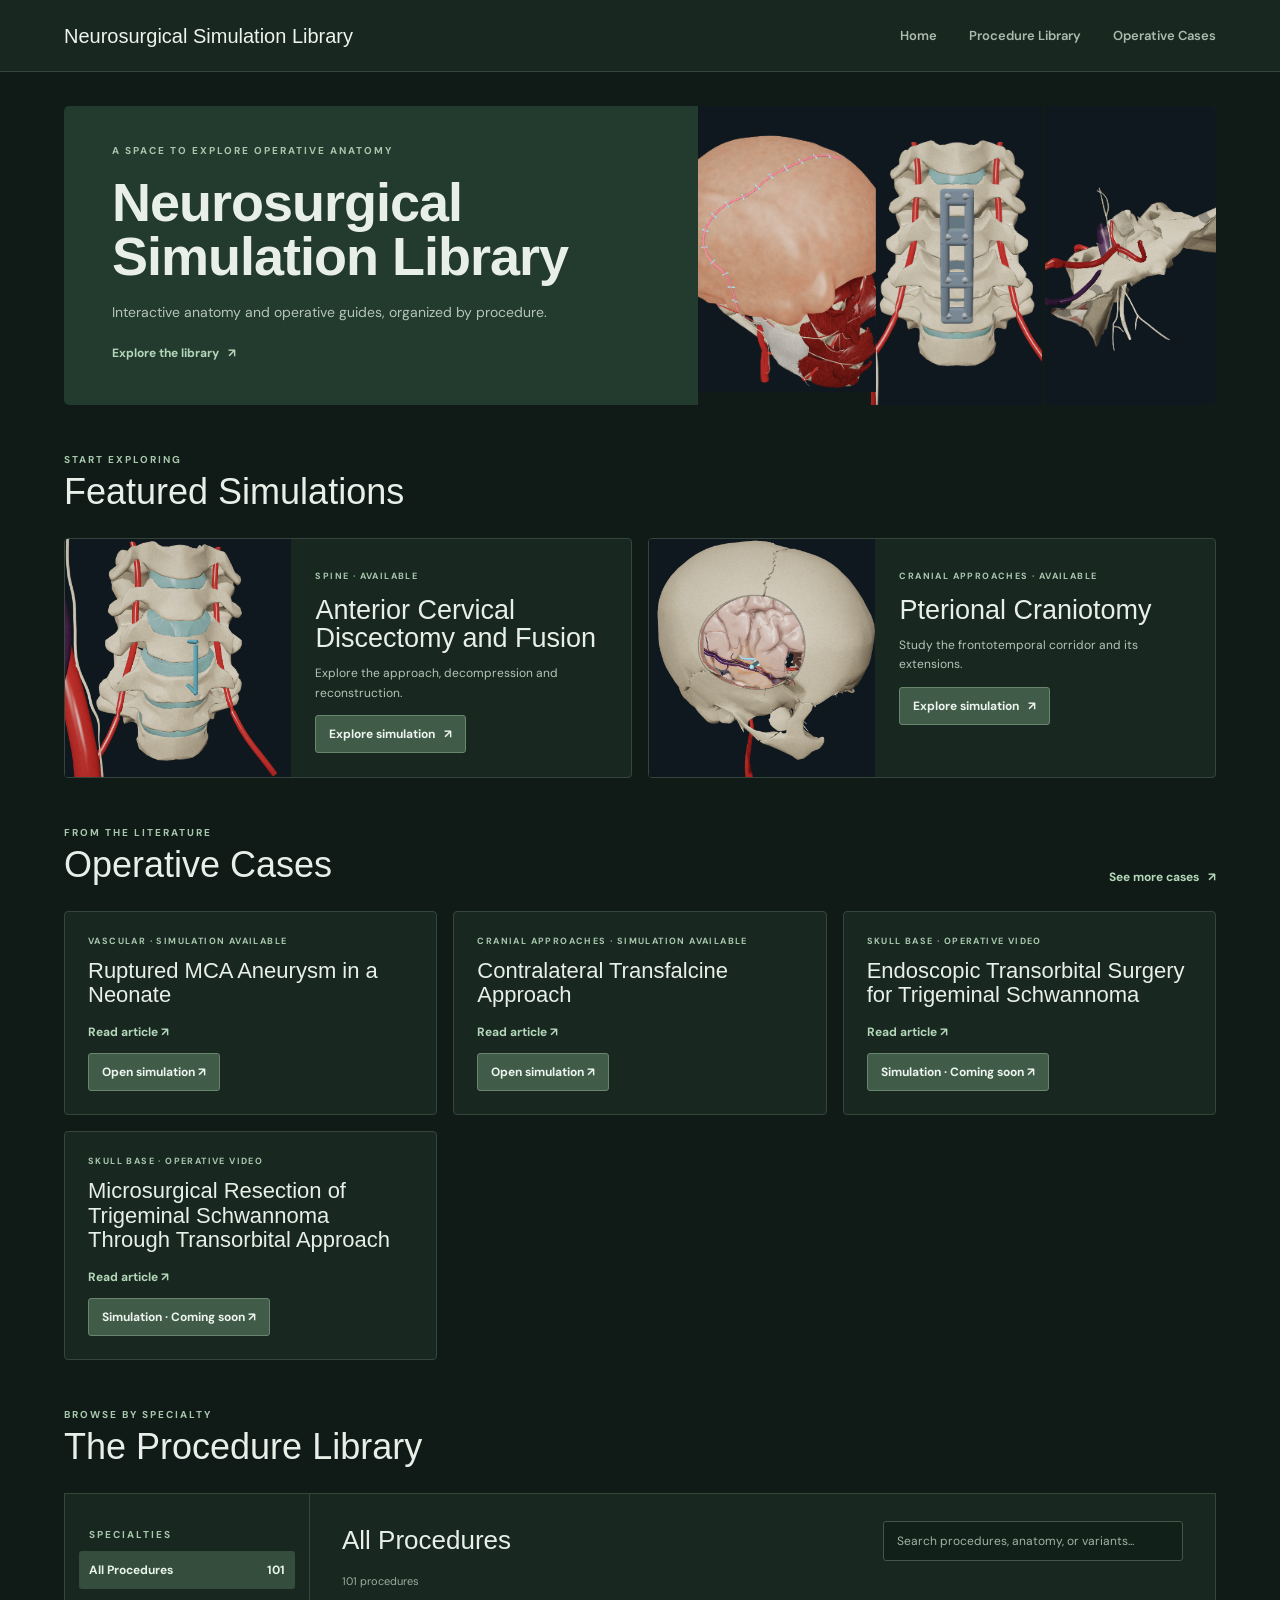
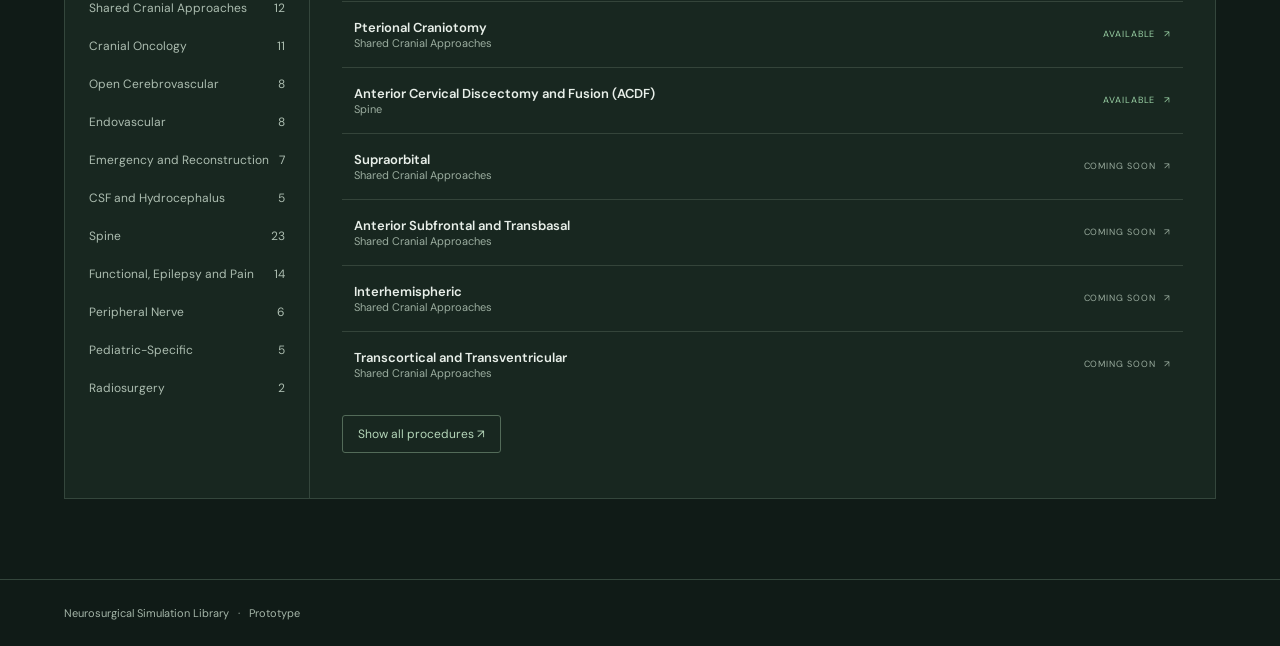
==== commit 3b43ecd0: "Feature neonatal aneurysm case" ====
--- a/index.html
+++ b/index.html
@@ -1,20 +1,4 @@
-<!doctype html><html lang="en"><head><meta charset="utf-8"><meta name="viewport" content="width=device-width,initial-scale=1"><title>Neurosurgical Simulation Library</title><link rel="preconnect" href="https://fonts.googleapis.com"><link href="https://fonts.googleapis.com/css2?family=DM+Sans:wght@400;500;600;700&display=swap" rel="stylesheet"><style>
-:root{--ink:#21382f;--muted:#738278;--green:#315948;--line:#e2e8e0;--cream:#f7f8f3}*{box-sizing:border-box}body{margin:0;background:#fafbf8;color:var(--ink);font-family:'DM Sans',sans-serif}button,input{font:inherit}button{cursor:pointer}header{height:72px;background:white;border-bottom:1px solid var(--line);display:flex;align-items:center;padding:0 5%;justify-content:space-between;position:sticky;top:0;z-index:5}.brand i{color:#9aaa8a}.brand small{font:600 9px 'DM Sans';letter-spacing:2.2px;margin-left:12px;color:#849389}nav{display:flex;gap:32px;font-size:13px;font-weight:600}nav a{color:#62766b;text-decoration:none}nav a:hover{color:#203d30}.shell{max-width:1440px;margin:auto;padding:34px 5% 80px}.eyebrow{text-transform:uppercase;font-size:10px;letter-spacing:2px;font-weight:700;color:#819885}.hero{border-radius:5px;background:#e7ede3;display:grid;grid-template-columns:1.1fr .9fr;min-height:280px;overflow:hidden}.hero-copy{padding:38px 48px}.hero h1{font:600 54px/1 Calibri, Carlito, Arial, sans-serif;letter-spacing:-1px;margin:18px 0}.hero p{max-width:440px;font-size:14px;line-height:1.7;color:#62766b}.hero-art{position:relative;background:linear-gradient(135deg,#dce8dc,#b8cdbd);overflow:hidden}.hero-art:before,.hero-art:after{content:'';position:absolute;border:1px solid #8ca895;border-radius:50%;width:340px;height:340px;right:15%;top:-50px}.hero-art:after{width:230px;height:230px;right:24%;top:0}.cross{position:absolute;right:38%;top:38%;font:600 76px Calibri, Carlito, Arial, sans-serif;color:#547b65;opacity:.65}.hero-label{position:absolute;bottom:22px;right:28px;color:#688575;font-size:10px;letter-spacing:1.5px;text-transform:uppercase}.section-head{display:flex;align-items:end;justify-content:space-between;margin:48px 0 20px}.section-head h2{font:normal 36px Calibri, Carlito, Arial, sans-serif;margin:5px 0}.section-head p{font-size:13px;color:var(--muted);margin:0}.feature{display:grid;grid-template-columns:1fr 1fr;gap:16px}.card{border:1px solid var(--line);background:#fff;border-radius:4px;overflow:hidden}.feature .card{display:grid;grid-template-columns:40% 60%;min-height:190px}.card-art{background:#dce8df;display:flex;align-items:center;justify-content:center;color:#5a7b68;font:600 54px Calibri, Carlito, Arial, sans-serif;position:relative}.card-art:after{content:'';position:absolute;border:1px solid #a7bca9;border-radius:50%;height:118px;width:118px}.card:nth-child(2) .card-art{background:#e7e9df;color:#819279}.card-body{padding:24px}.badge{font-size:9px;letter-spacing:1.4px;text-transform:uppercase;font-weight:700;color:#528064}.card h3{font:normal 27px/1.05 Calibri, Carlito, Arial, sans-serif;margin:12px 0}.card p{font-size:12px;line-height:1.6;color:#748379}.action{display:inline-flex;border:0;background:transparent;padding:6px 0;color:#315b47;font-size:12px;font-weight:700;text-decoration:none}.action:hover{text-decoration:underline}.library-layout{display:grid;grid-template-columns:245px 1fr;border:1px solid var(--line);background:#fff;min-height:550px}.side{padding:24px 14px;border-right:1px solid var(--line)}.side p{padding:0 10px}.filter{width:100%;text-align:left;border:0;background:transparent;padding:11px 10px;border-radius:3px;color:#65776c;font-size:12px;display:flex;justify-content:space-between}.filter.active{background:#eaf0e8;color:#315a47;font-weight:700}.main{padding:27px 32px}.bar{display:flex;justify-content:space-between;align-items:center;gap:15px}.bar h3{font:normal 26px Calibri, Carlito, Arial, sans-serif;margin:0}.search{border:1px solid var(--line);border-radius:3px;padding:11px 13px;width:min(300px,100%);font-size:12px;outline:none}.search:focus{border-color:#71917a}.results{font-size:11px;color:#91a095;margin:13px 0}.row{border-top:1px solid #edf0eb;padding:17px 0;display:flex;justify-content:space-between;align-items:center;gap:15px}.row strong{display:block;font-size:13px;font-weight:600}.row small{color:#95a299;font-size:11px}.row button{border:0;background:transparent;color:#5c7c69;font-size:12px;white-space:nowrap}.pill{font-size:9px;text-transform:uppercase;letter-spacing:.9px;color:#829087}.pill.live{color:#457d58}.cases{display:grid;grid-template-columns:repeat(3,1fr);gap:16px}.cases .card{padding:23px;min-height:180px}.cases h3{font-size:22px;line-height:1.12}.cases .case-preview-link{display:block;margin:-23px -23px 17px}.cases .case-preview{display:block;width:100%;height:180px;object-fit:contain;background:#10191f}.cases a{color:#426951;text-decoration:none;font-size:12px;font-weight:700}.footer{border-top:1px solid var(--line);padding:26px 5%;font-size:11px;color:#95a299}dialog{border:0;padding:0;width:min(540px,92vw);box-shadow:0 30px 90px #1b2d2440;border-radius:5px}dialog::backdrop{background:#152a20a8}.modal{padding:32px}.modal h2{font:normal 36px Calibri, Carlito, Arial, sans-serif;margin:12px 0}.modal p{font-size:13px;color:#778a7e;line-height:1.6}.close{float:right;background:none;border:0;color:#61786a;font-size:22px}.options{display:flex;flex-wrap:wrap;gap:8px;margin:12px 0 22px}.opt{border:1px solid #dce5da;background:white;color:#607467;border-radius:3px;padding:9px 12px;font-size:12px}.opt.selected{background:#e4eee4;border-color:#91b19a;color:#315a47}.launch{display:block;background:#315948;color:white;text-align:center;text-decoration:none;padding:13px;font-size:12px;font-weight:700;margin-top:20px}.muted-button{background:#edf1eb;color:#829087}.note{font-size:11px!important} @media(max-width:750px){header{padding:0 5%}nav{gap:14px;font-size:11px}.brand small{display:none}.hero{grid-template-columns:1fr}.hero-copy{padding:30px}.hero h1{font-size:43px}.hero-art{height:150px}.feature,.cases{grid-template-columns:1fr}.library-layout{grid-template-columns:1fr}.side{display:flex;overflow:auto;border-right:0;border-bottom:1px solid var(--line);padding:8px}.side p{display:none}.filter{width:auto;white-space:nowrap;gap:12px}.main{padding:22px 18px}.bar{align-items:flex-start;flex-direction:column}.search{width:100%}}
-</style><style>:root{--ink:#e8efe9;--muted:#a8b7ab;--green:#b4d5b9;--line:#34463c}body{background:#101b17;color:#e8efe9}header,.card,.library-layout{background:#182720}header{border-color:#34463c}.brand i{color:#aac7ae}.brand small,nav a{color:#adbbaf}nav a:hover{color:#fff}.hero{background:#233a2f}.hero-art{background:linear-gradient(135deg,#304c3c,#172b22)}.hero-art:before,.hero-art:after{border-color:#668b70}.cross{color:#b3d1b5}.hero-label,.eyebrow,.badge{color:#a8c8ad}.hero p,.card p{color:#b5c5b8}.card-art{background:#304b3c;color:#bed5bd}.card:nth-child(2) .card-art{background:#3b4538;color:#c0ccb1}.card-art:after{border-color:#718c75}.action,.cases a,.row button{color:#b4d7b9}.filter{color:#acbdb0}.filter.active{background:#344d3c;color:#e9f4e8}.row{border-color:#34443a}.row small,.results,.pill{color:#9bad9f}.pill.live{color:#9ad1a5}.search{background:#112018;color:#f3f6f0;border-color:#435649}.search::placeholder{color:#a0b4a4}dialog{background:#203229;color:#edf4eb}.modal p{color:#b7c8ba}.opt{background:#192a20;color:#c1d2c3;border-color:#486250}.opt.selected{background:#3a6046;border-color:#a6cead;color:#fff}.launch{background:#a6c9a9;color:#10271b}.muted-button{background:#35483b;color:#b8c8b9}.close{color:#d0ded0}.show-more{background:transparent;color:#b5d6b9;border:1px solid #536b59;border-radius:3px;padding:10px 15px;margin:18px 0;font-size:12px}.footer{color:#a4b5a8}</style><style>.hero-art:before,.hero-art:after{opacity:.45}</style><style>.card-art{background:#0b171b!important;overflow:hidden;min-height:220px}.card-art img{width:100%;height:100%;position:absolute;inset:0;object-fit:contain;padding:0}.card-art img[src="images/pterional-fissure-2.png"]{width:145%;height:145%;inset:-22.5%;object-fit:cover}.card-art:after{display:none}body[data-page="procedures"] .hero,body[data-page="procedures"] #featured,body[data-page="procedures"] .feature,body[data-page="procedures"] #cases,body[data-page="procedures"] .cases{display:none}body[data-page="procedures"] .library-layout{min-height:600px}body[data-page="cases"] .hero,body[data-page="cases"] #featured,body[data-page="cases"] .feature,body[data-page="cases"] #library,body[data-page="cases"] .library-layout{display:none}body[data-page="cases"] .section-head{margin-top:30px}.case-sim-link{display:inline-block;margin-top:12px;border:1px solid #536b59;padding:8px 10px;border-radius:3px}.hero-art:before,.hero-art:after{display:none}.hero-strips{position:absolute;inset:0;display:grid;grid-template-columns:repeat(3,1fr);gap:3px;background:#101b17}.hero-strips img{display:block;width:100%;height:100%;min-width:0;object-fit:cover}.hero-art:after{display:none}.hero-label{z-index:1;padding:7px 9px;background:#101b17bb;color:#e0eae1}.card-art img{object-fit:cover!important;padding:0!important;width:100%!important;height:100%!important;inset:0!important}.card-art img[src*="acdf-"]{object-position:50% 50%}.card-art img[src*="pterional-"]{object-position:50% 50%}.row{width:100%;border:0;border-top:1px solid #34443a;background:transparent;color:#e8efe9;text-align:left;font:inherit;cursor:pointer;padding:17px 12px;transition:background-color .16s}.row:hover,.row:focus-visible{background:#2b4335;outline:none}.row:focus-visible{box-shadow:inset 0 0 0 2px #a6c9a9}.row strong{font-size:13px}.row small{display:block}.row .pill{white-space:nowrap}.feature .card-body .action,.cases a.case-sim-link{display:inline-flex;background:#405c49;color:#ecf4ed;border:1px solid #69856e;border-radius:3px;padding:10px 13px;text-decoration:none;font-size:12px;font-weight:700}.feature .card-body .action:hover,.cases a.case-sim-link:hover{background:#52705a;color:#fff}.cases a.case-sim-link{margin-top:12px}.cases a:not(.case-sim-link){display:inline-block;margin-top:2px}.hero-strips{overflow:hidden}.hero-strips img:first-child{transform:translateY(-25px) scale(1.08)}.hero-strips img:nth-child(3){object-position:55% center}</style><style>
-/* Procedure entries are buttons; reset browser defaults so they blend into the dark library. */
-button.row{display:flex;width:100%;justify-content:space-between;align-items:center;gap:15px;padding:17px 12px;border:0;border-top:1px solid #34443a;background:transparent;color:#e8efe9;text-align:left;font:inherit;cursor:pointer;appearance:none;-webkit-appearance:none}
-button.row:hover,button.row:focus-visible{background:#263b30;outline:none}
-button.row strong{display:block;font-size:13px;font-weight:600}
-button.row small{display:block;color:#9bad9f;font-size:11px}
-button.row .pill{white-space:nowrap;color:#9bad9f}
-button.row .pill.live{color:#9ad1a5}
-body[data-page="procedures"] .shell{max-width:none;width:100%;padding:34px 6.4% 80px}
-body[data-page="procedures"] .library-layout{min-height:calc(100vh - 220px)}
-</style>
-<link rel="stylesheet" href="assets/library-brand.css"></head><body><header><a class="library-brand" href="index.html">Neurosurgical Simulation Library</a><nav><a href="index.html">Home</a><a href="procedures.html">Procedure Library</a><a href="cases.html">Operative Cases</a></nav></header><main class="shell"><div class="hero"><div class="hero-copy"><div class="eyebrow">A space to explore operative anatomy</div><h1>Neurosurgical<br>Simulation Library</h1><p>Interactive anatomy and operative guides, organized by procedure.</p><a class="action" href="procedures.html">Explore the library &nbsp; ↗</a></div><div class="hero-art"><div class="hero-strips" aria-label="Views from the ACDF and pterional simulations"><img src="images/pterional-skin-close-2.png" alt=""><img src="images/acdf-verify-1.png" alt=""><img src="images/pterional-retain-1.png" alt=""></div></div></div><div class="section-head" id="featured"><div><div class="eyebrow">Start exploring</div><h2>Featured Simulations</h2></div></div><div class="feature"><article class="card"><div class="card-art"><img src="images/acdf-distraction-C5-C6-2.png" alt="ACDF simulation during cervical distraction" loading="lazy"></div><div class="card-body"><span class="badge">Spine · Available</span><h3>Anterior Cervical Discectomy and Fusion</h3><p>Explore the approach, decompression and reconstruction.</p><button class="action" onclick="openDetail('ACDF')">Explore simulation &nbsp; ↗</button></div></article><article class="card"><div class="card-art"><img src="images/pterional-fissure-2.png" alt="Pterional simulation during exposure of the Sylvian fissure" loading="lazy"></div><div class="card-body"><span class="badge">Cranial approaches · Available</span><h3>Pterional Craniotomy</h3><p>Study the frontotemporal corridor and its extensions.</p><button class="action" onclick="openDetail('Pterional')">Explore simulation &nbsp; ↗</button></div></article></div><div class="section-head" id="cases"><div><div class="eyebrow">From the literature</div><h2>Operative Cases</h2></div><a class="action" href="cases.html">See more cases &nbsp; ↗</a></div><div class="cases"><article class="card"><div class="badge">Cranial approaches · Simulation available</div><h3>Contralateral Transfalcine Approach</h3><a href="https://pubmed.ncbi.nlm.nih.gov/42165614/" target="_blank" rel="noreferrer">Read article ↗</a><br><a class="case-sim-link" href="transfalcine-guide.html">Open simulation ↗</a></article><article class="card"><div class="badge">Skull base · Operative video</div><h3>Endoscopic Transorbital Surgery for Trigeminal Schwannoma</h3><a href="https://pubmed.ncbi.nlm.nih.gov/37819070/" target="_blank" rel="noreferrer">Read article ↗</a><br><a class="case-sim-link" href="case-simulation.html?case=37819070">Simulation · Coming soon ↗</a></article><article class="card"><div class="badge">Skull base · Operative video</div><h3>Microsurgical Resection of Trigeminal Schwannoma Through Transorbital Approach</h3><a href="https://pubmed.ncbi.nlm.nih.gov/39133025/" target="_blank" rel="noreferrer">Read article ↗</a><br><a class="case-sim-link" href="case-simulation.html?case=39133025">Simulation · Coming soon ↗</a></article></div><div class="section-head" id="library"><div><div class="eyebrow">Browse by specialty</div><h2>The Procedure Library</h2></div></div><div class="library-layout"><aside class="side" id="filters"></aside><div class="main"><div class="bar"><h3 id="heading">All Procedures</h3><input class="search" id="search" type="search" placeholder="Search procedures, anatomy, or variants..." aria-label="Search procedures"></div><div class="results" id="count"></div><div id="list"></div></div></div></main><footer class="footer">Neurosurgical Simulation Library &nbsp; · &nbsp; Prototype</footer><dialog id="modal"><div class="modal"><button class="close" onclick="modal.close()" aria-label="Close">×</button><div class="eyebrow" id="modal-group"></div><h2 id="modal-title"></h2><p id="modal-description"></p><div id="modal-options"></div><div id="modal-action"></div></div></dialog><script>
-const groups={"Shared Cranial Approaches":["Pterional","Supraorbital","Anterior Subfrontal and Transbasal","Interhemispheric","Transcortical and Transventricular","Subtemporal","Retrosigmoid","Suboccipital Posterior Fossa","Pineal and Tentorial","Petrosal and Lateral Skull Base","Far Lateral","Expanded Endonasal and Ventral Skull Base"],"Cranial Oncology":["Stereotactic Biopsy","Supratentorial Intra-Axial Tumor Resection","Deep and Eloquent Intra-Axial Tumor Resection","Convexity and Parasagittal Meningioma Resection","Skull Base Meningioma Resection","Vestibular and Other Cranial Nerve Schwannoma Resection","Transsphenoidal Sellar Surgery","Suprasellar and Craniopharyngioma Surgery","Intraventricular and Pineal Lesion Surgery","Posterior Fossa Tumor Resection","Cranial Tumor LITT"],"Open Cerebrovascular":["Anterior Circulation Aneurysm Clipping","Posterior Circulation Aneurysm Clipping","Complex Aneurysm Trapping and Bypass","Brain AVM Resection","Cranial AV Fistula Disconnection","Cavernous Malformation Resection","Moyamoya Revascularization","Carotid Endarterectomy and Open Cervical Revascularization"],"Endovascular":["Catheter Angiography and Diagnostic Testing","Mechanical Thrombectomy","Aneurysm Coiling","Flow Diversion and Intrasaccular Treatment","Brain and Spinal Shunt Embolization","MMA and Tumor Embolization","Cervical and Intracranial Angioplasty or Stenting","Venous Sinus and Thrombosis Intervention"],"Emergency and Reconstruction":["Acute Extra-Axial Hematoma Evacuation","Chronic Subdural Drainage","Intracerebral and Intraventricular Clot Evacuation","Decompressive Craniectomy","Depressed Skull Fracture and Penetrating Injury Repair","Intracranial Infection Surgery","Cranioplasty and Cranial Wound Reconstruction"],"CSF and Hydrocephalus":["Temporary CSF Access and Monitoring","Permanent Shunt Surgery","Ventricular Neuroendoscopy","Cranial CSF Leak Repair","Spinal CSF Leak and CSF–Venous Fistula Repair"],"Spine":["Chiari Decompression","Upper Cervical Posterior Fixation","Ventral Craniocervical Decompression and Odontoid Fixation","ACDF","Anterior Cervical Corpectomy","Cervical Disc Arthroplasty and Hybrid Reconstruction","Posterior Cervical Decompression and Fusion","Posterior Cervical Foraminotomy","Thoracic Discectomy and Corpectomy","Lumbar Discectomy","Lumbar Stenosis Decompression","Posterior Lumbar Fusion","ALIF and Anterior Lumbar Replacement","Lateral Lumbar Interbody Fusion","Oblique Lumbar Interbody Fusion","Deformity Correction and Osteotomy","Spine Trauma Reduction and Stabilization","Vertebral Augmentation","Extradural and Vertebral Tumor Surgery","Intradural Extramedullary Tumor Surgery","Intramedullary Tumor Surgery","Spinal Vascular and Non-Neoplastic Intradural Surgery","Spinal Infection and Postoperative Revision"],"Functional, Epilepsy and Pain":["DBS","Stereotactic Lesioning","Invasive Epilepsy Monitoring","Temporal Epilepsy Surgery","Extratemporal Epilepsy Surgery","Hemispheric Disconnection and Corpus Callosotomy","Hypothalamic Hamartoma Surgery and Epilepsy Ablation","Epilepsy Neuromodulation","Cranial Nerve Microvascular Decompression","Percutaneous Trigeminal Procedures","Spasticity Surgery","Spinal and Peripheral Stimulation","Intrathecal Pump Surgery","Ablative Pain Surgery"],"Peripheral Nerve":["Upper-Extremity Entrapment Release","Lower-Extremity and Truncal Entrapment Release","Brachial Plexus Reconstruction and Thoracic Outlet","Peripheral Nerve Repair and Transfer","Peripheral Nerve Tumors and Biopsy","Neuroma and Amputation-Related Nerve Surgery"],"Pediatric-Specific":["Craniosynostosis and Cranial Vault Reconstruction","Neural Tube Defect and Encephalocele Closure","Fetal Myelomeningocele Repair","Spinal Dysraphism and Untethering","Pediatric Spine Deformity"],"Radiosurgery":["Cranial Stereotactic Radiosurgery","Spine Stereotactic Radiation"]}
-;let selected='All Procedures', expanded=false;const list=document.querySelector('#list'),filters=document.querySelector('#filters'),search=document.querySelector('#search'),modal=document.querySelector('#modal');const simulations={
-  ACDF:{title:'Anterior Cervical Discectomy and Fusion (ACDF)',url:'acdf-guide.html'},
-  Pterional:{title:'Pterional Craniotomy',url:'pterional-guide.html'}
-};const live=n=>Object.hasOwn(simulations,n);const label=n=>simulations[n]?.title??n;function draw(){filters.innerHTML='<p class="eyebrow">Specialties</p>'+['All Procedures',...Object.keys(groups)].map(g=>'<button class="filter '+(selected===g?'active':'')+'" data-group="'+g+'">'+g+' <span>'+(g==='All Procedures'?Object.values(groups).flat().length:groups[g].length)+'</span></button>').join('');filters.querySelectorAll('button').forEach(b=>b.onclick=()=>{selected=b.dataset.group;expanded=false;draw()});let q=search.value.toLowerCase().trim(),items=Object.entries(groups).flatMap(([g,a])=>a.map(n=>({g,n}))).filter(x=>(selected==='All Procedures'||selected===x.g)&&(label(x.n)+' '+x.g+(x.n==='Pterional'?' clinoidectomy orbitozygomatic sylvian':'')+(x.n==='ACDF'?' cervical fusion cage plated zero profile':'')).toLowerCase().includes(q));if(selected==='All Procedures')items.sort((a,b)=>Number(live(b.n))-Number(live(a.n)));document.querySelector('#heading').textContent=selected;document.querySelector('#count').textContent=items.length+' procedures';const shown=expanded?items:items.slice(0,6);list.innerHTML=shown.map(x=>'<button type="button" class="row" data-name="'+x.n+'"><span><strong>'+label(x.n)+'</strong><small>'+x.g+'</small></span><span class="pill '+(live(x.n)?'live':'')+'">'+(live(x.n)?'Available':'Coming soon')+' &nbsp; ↗</span></button>').join('')||'<p class="results">No procedures match your search.</p>';if(items.length>6){const more=document.createElement('button');more.className='show-more';more.textContent=document.body.dataset.page==='procedures'?(expanded?'Show less':'Show all '+items.length+' procedures'):'Show all procedures ↗';more.onclick=()=>{if(document.body.dataset.page==='procedures'){expanded=!expanded;draw()}else location.href='procedures.html'};list.append(more)}list.querySelectorAll('[data-name]').forEach(b=>b.onclick=()=>openDetail(b.dataset.name))}search.oninput=()=>{expanded=false;draw()};function choice(title,items){return '<div class="eyebrow">'+title+'</div><div class="options">'+items.map((n,i)=>'<button class="opt '+(!i?'selected':'')+'" onclick="this.parentNode.querySelectorAll(\'.opt\').forEach(x=>x.classList.remove(\'selected\'));this.classList.add(\'selected\')">'+n+'</button>').join('')+'</div>'}function openDetail(name){const category=Object.keys(groups).find(g=>groups[g].includes(name))||'';document.querySelector('#modal-group').textContent=category;document.querySelector('#modal-title').textContent=label(name);document.querySelector('#modal-description').textContent=live(name)?'Choose a starting configuration, then open the interactive guide. The guide contains the complete variant controls.':'Explore the planned procedure and select a starting variant.';document.querySelector('#modal-options').innerHTML=name==='ACDF'?choice('Levels',['1 level','2 levels','3 levels'])+choice('Fixation',['Anterior plate','Zero-profile cage']):name==='Pterional'?choice('Clinoidectomy',['None','Extradural','Intradural'])+choice('Muscle approach',['Subfascial','Muscle-splitting'])+choice('Sylvian fissure',['Split','No split']):choice('Approach',['Standard','Alternative']);document.querySelector('#modal-action').innerHTML=live(name)?'<a class="launch" href="'+simulations[name].url+'" target="_blank" rel="noopener noreferrer">Open simulation ↗</a><p class="note">Your selected options will open in the guide.</p>':'<div class="launch muted-button">Simulation Coming Soon</div>';if(live(name)){const launch=document.querySelector('#modal-action a');launch.onclick=()=>{const v=[...document.querySelectorAll('#modal-options .options')].map(e=>[...e.children].findIndex(x=>x.classList.contains('selected')));const q=name==='ACDF'?{levels:['1','2','3'][v[0]],construct:['plated','zero'][v[1]]}:{clinoid:['none','extra','intra'][v[0]],muscle:['subfascial','split'][v[1]],fissure:['yes','no'][v[2]]};launch.href=simulations[name].url+'?'+new URLSearchParams(q)}}modal.showModal()}draw();
-</script></body></html>
+<!doctype html><html lang="en"><head><meta charset="utf-8"><meta name="viewport" content="width=device-width,initial-scale=1"><title>Neurosurgical Simulation Library</title><link rel="preconnect" href="https://fonts.googleapis.com"><link href="https://fonts.googleapis.com/css2?family=DM+Sans:wght@400;500;600;700&display=swap" rel="stylesheet">
+<link rel="stylesheet" href="assets/procedure-library.css">
+<link rel="stylesheet" href="assets/library-brand.css"></head><body><header><a class="library-brand" href="index.html">Neurosurgical Simulation Library</a><nav><a href="index.html">Home</a><a href="procedures.html">Procedure Library</a><a href="cases.html">Operative Cases</a></nav></header><main class="shell"><div class="hero"><div class="hero-copy"><div class="eyebrow">A space to explore operative anatomy</div><h1>Neurosurgical<br>Simulation Library</h1><p>Interactive anatomy and operative guides, organized by procedure.</p><a class="action" href="procedures.html">Explore the library &nbsp; ↗</a></div><div class="hero-art"><div class="hero-strips" aria-label="Views from the ACDF and pterional simulations"><img src="images/pterional-skin-close-2.png" alt=""><img src="images/acdf-verify-1.png" alt=""><img src="images/pterional-retain-1.png" alt=""></div></div></div><div class="section-head" id="featured"><div><div class="eyebrow">Start exploring</div><h2>Featured Simulations</h2></div></div><div class="feature"><article class="card"><div class="card-art"><img src="images/acdf-distraction-C5-C6-2.png" alt="ACDF simulation during cervical distraction" loading="lazy"></div><div class="card-body"><span class="badge">Spine · Available</span><h3>Anterior Cervical Discectomy and Fusion</h3><p>Explore the approach, decompression and reconstruction.</p><button class="action" type="button" data-procedure="ACDF">Explore simulation &nbsp; ↗</button></div></article><article class="card"><div class="card-art"><img src="images/pterional-fissure-2.png" alt="Pterional simulation during exposure of the Sylvian fissure" loading="lazy"></div><div class="card-body"><span class="badge">Cranial approaches · Available</span><h3>Pterional Craniotomy</h3><p>Study the frontotemporal corridor and its extensions.</p><button class="action" type="button" data-procedure="Pterional">Explore simulation &nbsp; ↗</button></div></article></div><div class="section-head" id="cases"><div><div class="eyebrow">From the literature</div><h2>Operative Cases</h2></div><a class="action" href="cases.html">See more cases &nbsp; ↗</a></div><div class="cases"><article class="card"><div class="badge">Vascular · Simulation available</div><h3>Ruptured MCA Aneurysm in a Neonate</h3><a href="https://pubmed.ncbi.nlm.nih.gov/41537666/" target="_blank" rel="noreferrer">Read article ↗</a><br><a class="case-sim-link" href="neonatal-mca/?from=home">Open simulation ↗</a></article><article class="card"><div class="badge">Cranial approaches · Simulation available</div><h3>Contralateral Transfalcine Approach</h3><a href="https://pubmed.ncbi.nlm.nih.gov/42165614/" target="_blank" rel="noreferrer">Read article ↗</a><br><a class="case-sim-link" href="transfalcine-guide.html?from=home">Open simulation ↗</a></article><article class="card"><div class="badge">Skull base · Operative video</div><h3>Endoscopic Transorbital Surgery for Trigeminal Schwannoma</h3><a href="https://pubmed.ncbi.nlm.nih.gov/37819070/" target="_blank" rel="noreferrer">Read article ↗</a><br><a class="case-sim-link" href="case-simulation.html?case=37819070">Simulation · Coming soon ↗</a></article><article class="card"><div class="badge">Skull base · Operative video</div><h3>Microsurgical Resection of Trigeminal Schwannoma Through Transorbital Approach</h3><a href="https://pubmed.ncbi.nlm.nih.gov/39133025/" target="_blank" rel="noreferrer">Read article ↗</a><br><a class="case-sim-link" href="case-simulation.html?case=39133025">Simulation · Coming soon ↗</a></article></div><div class="section-head" id="library"><div><div class="eyebrow">Browse by specialty</div><h2>The Procedure Library</h2></div></div><div class="library-layout"><aside class="side" id="filters"></aside><div class="main"><div class="bar"><h3 id="heading">All Procedures</h3><input class="search" id="search" type="search" placeholder="Search procedures, anatomy, or variants..." aria-label="Search procedures"></div><div class="results" id="count"></div><div id="list"></div></div></div></main><footer class="footer">Neurosurgical Simulation Library &nbsp; · &nbsp; Prototype</footer><dialog id="modal"><div class="modal"><button class="close" type="button" aria-label="Close">×</button><div class="eyebrow" id="modal-group"></div><h2 id="modal-title"></h2><p id="modal-description"></p><div id="modal-options"></div><div id="modal-action"></div></div></dialog>
+<script src="assets/procedure-library.js?v=study-details"></script></body></html>
--- a/assets/procedure-library.css
+++ b/assets/procedure-library.css
@@ -0,0 +1,99 @@
+:root {
+  --ink: #e8efe9;
+  --line: #34463c;
+}
+
+* { box-sizing: border-box; }
+body { margin: 0; background: #101b17; color: var(--ink); font-family: 'DM Sans', sans-serif; }
+button, input { font: inherit; }
+button { cursor: pointer; }
+header { height: 72px; background: #182720; border-bottom: 1px solid var(--line); display: flex; align-items: center; padding: 0 5%; justify-content: space-between; position: sticky; top: 0; z-index: 5; }
+nav { display: flex; gap: 32px; font-size: 13px; font-weight: 600; }
+nav a { color: #adbbaf; text-decoration: none; }
+nav a:hover { color: #fff; }
+.shell { max-width: 1440px; margin: auto; padding: 34px 5% 80px; }
+.eyebrow { text-transform: uppercase; font-size: 10px; letter-spacing: 2px; font-weight: 700; color: #a8c8ad; }
+.section-head { display: flex; align-items: end; justify-content: space-between; margin: 48px 0 20px; }
+.section-head h2 { font: normal 36px Calibri, Carlito, Arial, sans-serif; margin: 5px 0; }
+.footer { border-top: 1px solid var(--line); padding: 26px 5%; font-size: 11px; color: #a4b5a8; }
+
+.hero { border-radius: 5px; background: #233a2f; display: grid; grid-template-columns: 1.1fr .9fr; min-height: 280px; overflow: hidden; }
+.hero-copy { padding: 38px 48px; }
+.hero h1 { font: 600 54px/1 Calibri, Carlito, Arial, sans-serif; letter-spacing: -1px; margin: 18px 0; }
+.hero p { max-width: 440px; font-size: 14px; line-height: 1.7; color: #b5c5b8; }
+.hero-art { position: relative; background: linear-gradient(135deg, #304c3c, #172b22); overflow: hidden; }
+.hero-strips { position: absolute; inset: 0; display: grid; grid-template-columns: repeat(3, 1fr); gap: 3px; background: #101b17; overflow: hidden; }
+.hero-strips img { display: block; width: 100%; height: 100%; min-width: 0; object-fit: cover; }
+.hero-strips img:first-child { transform: translateY(-25px) scale(1.08); }
+.hero-strips img:nth-child(3) { object-position: 55% center; }
+.feature { display: grid; grid-template-columns: 1fr 1fr; gap: 16px; }
+.card { border: 1px solid var(--line); background: #182720; border-radius: 4px; overflow: hidden; }
+.feature .card { display: grid; grid-template-columns: 40% 60%; min-height: 190px; }
+.card-art { background: #0b171b; position: relative; overflow: hidden; min-height: 220px; }
+.card-art img { width: 100%; height: 100%; position: absolute; inset: 0; object-fit: cover; }
+.card-body { padding: 24px; }
+.badge { font-size: 9px; letter-spacing: 1.4px; text-transform: uppercase; font-weight: 700; color: #a8c8ad; }
+.card h3 { font: normal 27px/1.05 Calibri, Carlito, Arial, sans-serif; margin: 12px 0; }
+.card p { font-size: 12px; line-height: 1.6; color: #b5c5b8; }
+.action { display: inline-flex; border: 0; background: transparent; padding: 6px 0; color: #b4d7b9; font-size: 12px; font-weight: 700; text-decoration: none; }
+.action:hover { text-decoration: underline; }
+.cases { display: grid; grid-template-columns: repeat(3, 1fr); gap: 16px; }
+.cases .card { padding: 23px; min-height: 180px; }
+.cases h3 { font-size: 22px; line-height: 1.12; }
+.cases a { color: #b4d7b9; text-decoration: none; font-size: 12px; font-weight: 700; }
+.feature .action, .cases .case-sim-link { display: inline-flex; background: #405c49; color: #ecf4ed; border: 1px solid #69856e; border-radius: 3px; padding: 10px 13px; text-decoration: none; font-size: 12px; font-weight: 700; }
+.feature .action:hover, .cases .case-sim-link:hover { background: #52705a; color: #fff; text-decoration: none; }
+.cases .case-sim-link { margin-top: 12px; }
+.cases a:not(.case-sim-link) { display: inline-block; margin-top: 2px; }
+
+.library-layout { display: grid; grid-template-columns: 245px 1fr; border: 1px solid var(--line); background: #182720; min-height: 550px; }
+.side { padding: 24px 14px; border-right: 1px solid var(--line); }
+.side p { padding: 0 10px; }
+.filter { width: 100%; text-align: left; border: 0; background: transparent; padding: 11px 10px; border-radius: 3px; color: #acbdb0; font-size: 12px; display: flex; justify-content: space-between; }
+.filter.active { background: #344d3c; color: #e9f4e8; font-weight: 700; }
+.main { padding: 27px 32px; }
+.bar { display: flex; justify-content: space-between; align-items: center; gap: 15px; }
+.bar h3 { font: normal 26px Calibri, Carlito, Arial, sans-serif; margin: 0; }
+.search { background: #112018; color: #f3f6f0; border: 1px solid #435649; border-radius: 3px; padding: 11px 13px; width: min(300px, 100%); font-size: 12px; outline: none; }
+.search:focus { border-color: #71917a; }
+.search::placeholder { color: #a0b4a4; }
+.results { font-size: 11px; color: #9bad9f; margin: 13px 0; }
+.row { display: flex; width: 100%; justify-content: space-between; align-items: center; gap: 15px; padding: 17px 12px; border: 0; border-top: 1px solid #34443a; background: transparent; color: var(--ink); text-align: left; font: inherit; appearance: none; }
+.row:hover, .row:focus-visible { background: #263b30; outline: none; }
+body:not([data-page]) .row { transition: background-color .16s; }
+body:not([data-page]) .row:focus-visible { box-shadow: inset 0 0 0 2px #a6c9a9; }
+.row strong { display: block; font-size: 13px; font-weight: 600; }
+.row small { display: block; color: #9bad9f; font-size: 11px; }
+.pill { white-space: nowrap; font-size: 9px; text-transform: uppercase; letter-spacing: .9px; color: #9bad9f; }
+.pill.live { color: #9ad1a5; }
+.show-more { background: transparent; color: #b5d6b9; border: 1px solid #536b59; border-radius: 3px; padding: 10px 15px; margin: 18px 0; font-size: 12px; }
+body[data-page="procedures"] .shell { max-width: none; width: 100%; padding: 34px 6.4% 80px; }
+body[data-page="procedures"] .library-layout { min-height: calc(100vh - 220px); }
+
+dialog { background: #203229; color: #edf4eb; border: 0; padding: 0; width: min(540px, 92vw); box-shadow: 0 30px 90px #1b2d2440; border-radius: 5px; }
+dialog::backdrop { background: #152a20a8; }
+.modal { padding: 32px; }
+.modal h2 { font: normal 36px Calibri, Carlito, Arial, sans-serif; margin: 12px 0; }
+.modal p { font-size: 13px; color: #b7c8ba; line-height: 1.6; }
+.close { float: right; background: none; border: 0; color: #d0ded0; font-size: 22px; }
+.options { display: flex; flex-wrap: wrap; gap: 8px; margin: 12px 0 22px; }
+.opt { border: 1px solid #486250; background: #192a20; color: #c1d2c3; border-radius: 3px; padding: 9px 12px; font-size: 12px; }
+.opt.selected { background: #3a6046; border-color: #a6cead; color: #fff; }
+.launch { display: block; background: #a6c9a9; color: #10271b; text-align: center; text-decoration: none; padding: 13px; font-size: 12px; font-weight: 700; margin-top: 20px; }
+.muted-button { background: #35483b; color: #b8c8b9; }
+.modal .note { font-size: 11px; }
+
+@media (max-width: 750px) {
+  nav { gap: 14px; font-size: 11px; }
+  .hero { grid-template-columns: 1fr; }
+  .hero-copy { padding: 30px; }
+  .hero h1 { font-size: 43px; }
+  .hero-art { height: 150px; }
+  .feature, .cases, .library-layout { grid-template-columns: 1fr; }
+  .side { display: flex; overflow: auto; border-right: 0; border-bottom: 1px solid var(--line); padding: 8px; }
+  .side p { display: none; }
+  .filter { width: auto; white-space: nowrap; gap: 12px; }
+  .main { padding: 22px 18px; }
+  .bar { align-items: flex-start; flex-direction: column; }
+  .search { width: 100%; }
+}
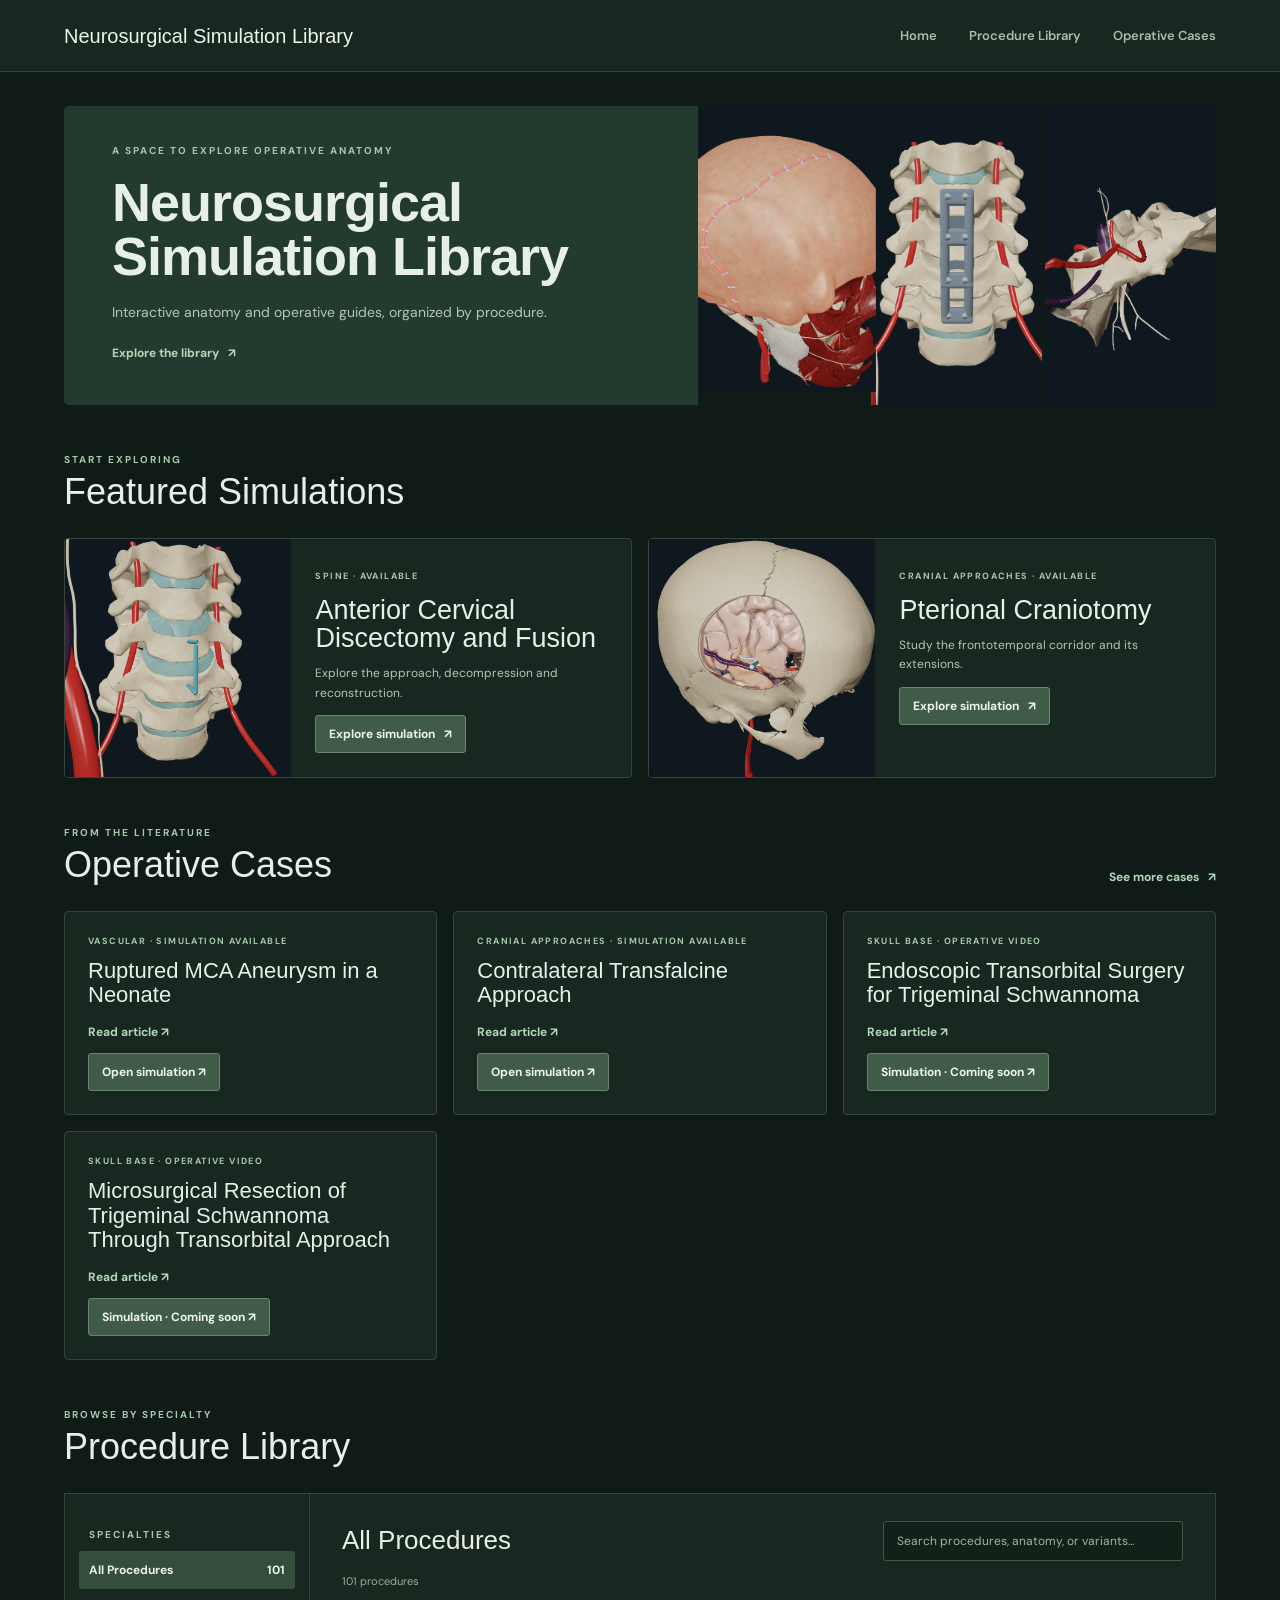
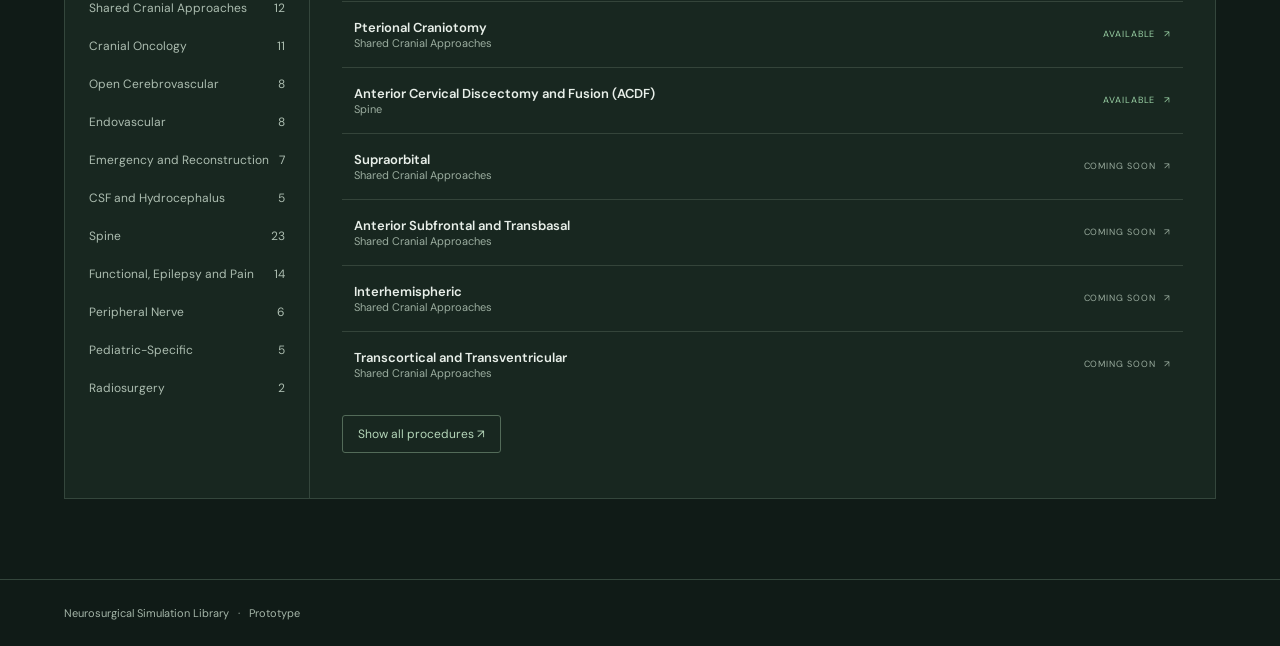
==== commit 50866103: "Prioritize available procedures in each specialty" ====
--- a/index.html
+++ b/index.html
@@ -1,4 +1,4 @@
 <!doctype html><html lang="en"><head><meta charset="utf-8"><meta name="viewport" content="width=device-width,initial-scale=1"><title>Neurosurgical Simulation Library</title><link rel="preconnect" href="https://fonts.googleapis.com"><link href="https://fonts.googleapis.com/css2?family=DM+Sans:wght@400;500;600;700&display=swap" rel="stylesheet">
 <link rel="stylesheet" href="assets/procedure-library.css">
-<link rel="stylesheet" href="assets/library-brand.css"></head><body><header><a class="library-brand" href="index.html">Neurosurgical Simulation Library</a><nav><a href="index.html">Home</a><a href="procedures.html">Procedure Library</a><a href="cases.html">Operative Cases</a></nav></header><main class="shell"><div class="hero"><div class="hero-copy"><div class="eyebrow">A space to explore operative anatomy</div><h1>Neurosurgical<br>Simulation Library</h1><p>Interactive anatomy and operative guides, organized by procedure.</p><a class="action" href="procedures.html">Explore the library &nbsp; ↗</a></div><div class="hero-art"><div class="hero-strips" aria-label="Views from the ACDF and pterional simulations"><img src="images/pterional-skin-close-2.png" alt=""><img src="images/acdf-verify-1.png" alt=""><img src="images/pterional-retain-1.png" alt=""></div></div></div><div class="section-head" id="featured"><div><div class="eyebrow">Start exploring</div><h2>Featured Simulations</h2></div></div><div class="feature"><article class="card"><div class="card-art"><img src="images/acdf-distraction-C5-C6-2.png" alt="ACDF simulation during cervical distraction" loading="lazy"></div><div class="card-body"><span class="badge">Spine · Available</span><h3>Anterior Cervical Discectomy and Fusion</h3><p>Explore the approach, decompression and reconstruction.</p><button class="action" type="button" data-procedure="ACDF">Explore simulation &nbsp; ↗</button></div></article><article class="card"><div class="card-art"><img src="images/pterional-fissure-2.png" alt="Pterional simulation during exposure of the Sylvian fissure" loading="lazy"></div><div class="card-body"><span class="badge">Cranial approaches · Available</span><h3>Pterional Craniotomy</h3><p>Study the frontotemporal corridor and its extensions.</p><button class="action" type="button" data-procedure="Pterional">Explore simulation &nbsp; ↗</button></div></article></div><div class="section-head" id="cases"><div><div class="eyebrow">From the literature</div><h2>Operative Cases</h2></div><a class="action" href="cases.html">See more cases &nbsp; ↗</a></div><div class="cases"><article class="card"><div class="badge">Vascular · Simulation available</div><h3>Ruptured MCA Aneurysm in a Neonate</h3><a href="https://pubmed.ncbi.nlm.nih.gov/41537666/" target="_blank" rel="noreferrer">Read article ↗</a><br><a class="case-sim-link" href="neonatal-mca/?from=home">Open simulation ↗</a></article><article class="card"><div class="badge">Cranial approaches · Simulation available</div><h3>Contralateral Transfalcine Approach</h3><a href="https://pubmed.ncbi.nlm.nih.gov/42165614/" target="_blank" rel="noreferrer">Read article ↗</a><br><a class="case-sim-link" href="transfalcine-guide.html?from=home">Open simulation ↗</a></article><article class="card"><div class="badge">Skull base · Operative video</div><h3>Endoscopic Transorbital Surgery for Trigeminal Schwannoma</h3><a href="https://pubmed.ncbi.nlm.nih.gov/37819070/" target="_blank" rel="noreferrer">Read article ↗</a><br><a class="case-sim-link" href="case-simulation.html?case=37819070">Simulation · Coming soon ↗</a></article><article class="card"><div class="badge">Skull base · Operative video</div><h3>Microsurgical Resection of Trigeminal Schwannoma Through Transorbital Approach</h3><a href="https://pubmed.ncbi.nlm.nih.gov/39133025/" target="_blank" rel="noreferrer">Read article ↗</a><br><a class="case-sim-link" href="case-simulation.html?case=39133025">Simulation · Coming soon ↗</a></article></div><div class="section-head" id="library"><div><div class="eyebrow">Browse by specialty</div><h2>The Procedure Library</h2></div></div><div class="library-layout"><aside class="side" id="filters"></aside><div class="main"><div class="bar"><h3 id="heading">All Procedures</h3><input class="search" id="search" type="search" placeholder="Search procedures, anatomy, or variants..." aria-label="Search procedures"></div><div class="results" id="count"></div><div id="list"></div></div></div></main><footer class="footer">Neurosurgical Simulation Library &nbsp; · &nbsp; Prototype</footer><dialog id="modal"><div class="modal"><button class="close" type="button" aria-label="Close">×</button><div class="eyebrow" id="modal-group"></div><h2 id="modal-title"></h2><p id="modal-description"></p><div id="modal-options"></div><div id="modal-action"></div></div></dialog>
-<script src="assets/procedure-library.js?v=study-details"></script></body></html>
+<link rel="stylesheet" href="assets/library-brand.css"></head><body><header><a class="library-brand" href="index.html">Neurosurgical Simulation Library</a><nav><a href="index.html">Home</a><a href="procedures.html">Procedure Library</a><a href="cases.html">Operative Cases</a></nav></header><main class="shell"><div class="hero"><div class="hero-copy"><div class="eyebrow">A space to explore operative anatomy</div><h1>Neurosurgical<br>Simulation Library</h1><p>Interactive anatomy and operative guides, organized by procedure.</p><a class="action" href="procedures.html">Explore the library &nbsp; ↗</a></div><div class="hero-art"><div class="hero-strips" aria-label="Views from the ACDF and pterional simulations"><img src="images/pterional-skin-close-2.png" alt=""><img src="images/acdf-verify-1.png" alt=""><img src="images/pterional-retain-1.png" alt=""></div></div></div><div class="section-head" id="featured"><div><div class="eyebrow">Start exploring</div><h2>Featured Simulations</h2></div></div><div class="feature"><article class="card"><div class="card-art"><img src="images/acdf-distraction-C5-C6-2.png" alt="ACDF simulation during cervical distraction" loading="lazy"></div><div class="card-body"><span class="badge">Spine · Available</span><h3>Anterior Cervical Discectomy and Fusion</h3><p>Explore the approach, decompression and reconstruction.</p><button class="action" type="button" data-procedure="ACDF">Explore simulation &nbsp; ↗</button></div></article><article class="card"><div class="card-art"><img src="images/pterional-fissure-2.png" alt="Pterional simulation during exposure of the Sylvian fissure" loading="lazy"></div><div class="card-body"><span class="badge">Cranial approaches · Available</span><h3>Pterional Craniotomy</h3><p>Study the frontotemporal corridor and its extensions.</p><button class="action" type="button" data-procedure="Pterional">Explore simulation &nbsp; ↗</button></div></article></div><div class="section-head" id="cases"><div><div class="eyebrow">From the literature</div><h2>Operative Cases</h2></div><a class="action" href="cases.html">See more cases &nbsp; ↗</a></div><div class="cases"><article class="card"><div class="badge">Vascular · Simulation available</div><h3>Ruptured MCA Aneurysm in a Neonate</h3><a href="https://pubmed.ncbi.nlm.nih.gov/41537666/" target="_blank" rel="noreferrer">Read article ↗</a><br><a class="case-sim-link" href="neonatal-mca/?from=home">Open simulation ↗</a></article><article class="card"><div class="badge">Cranial approaches · Simulation available</div><h3>Contralateral Transfalcine Approach</h3><a href="https://pubmed.ncbi.nlm.nih.gov/42165614/" target="_blank" rel="noreferrer">Read article ↗</a><br><a class="case-sim-link" href="transfalcine-guide.html?from=home">Open simulation ↗</a></article><article class="card"><div class="badge">Skull base · Operative video</div><h3>Endoscopic Transorbital Surgery for Trigeminal Schwannoma</h3><a href="https://pubmed.ncbi.nlm.nih.gov/37819070/" target="_blank" rel="noreferrer">Read article ↗</a><br><a class="case-sim-link" href="case-simulation.html?case=37819070">Simulation · Coming soon ↗</a></article><article class="card"><div class="badge">Skull base · Operative video</div><h3>Microsurgical Resection of Trigeminal Schwannoma Through Transorbital Approach</h3><a href="https://pubmed.ncbi.nlm.nih.gov/39133025/" target="_blank" rel="noreferrer">Read article ↗</a><br><a class="case-sim-link" href="case-simulation.html?case=39133025">Simulation · Coming soon ↗</a></article></div><div class="section-head" id="library"><div><div class="eyebrow">Browse by specialty</div><h2>Procedure Library</h2></div></div><div class="library-layout"><aside class="side" id="filters"></aside><div class="main"><div class="bar"><h3 id="heading">All Procedures</h3><input class="search" id="search" type="search" placeholder="Search procedures, anatomy, or variants..." aria-label="Search procedures"></div><div class="results" id="count"></div><div id="list"></div></div></div></main><footer class="footer">Neurosurgical Simulation Library &nbsp; · &nbsp; Prototype</footer><dialog id="modal"><div class="modal"><button class="close" type="button" aria-label="Close">×</button><div class="eyebrow" id="modal-group"></div><h2 id="modal-title"></h2><p id="modal-description"></p><div id="modal-options"></div><div id="modal-action"></div></div></dialog>
+<script src="assets/procedure-library.js?v=available-first"></script></body></html>
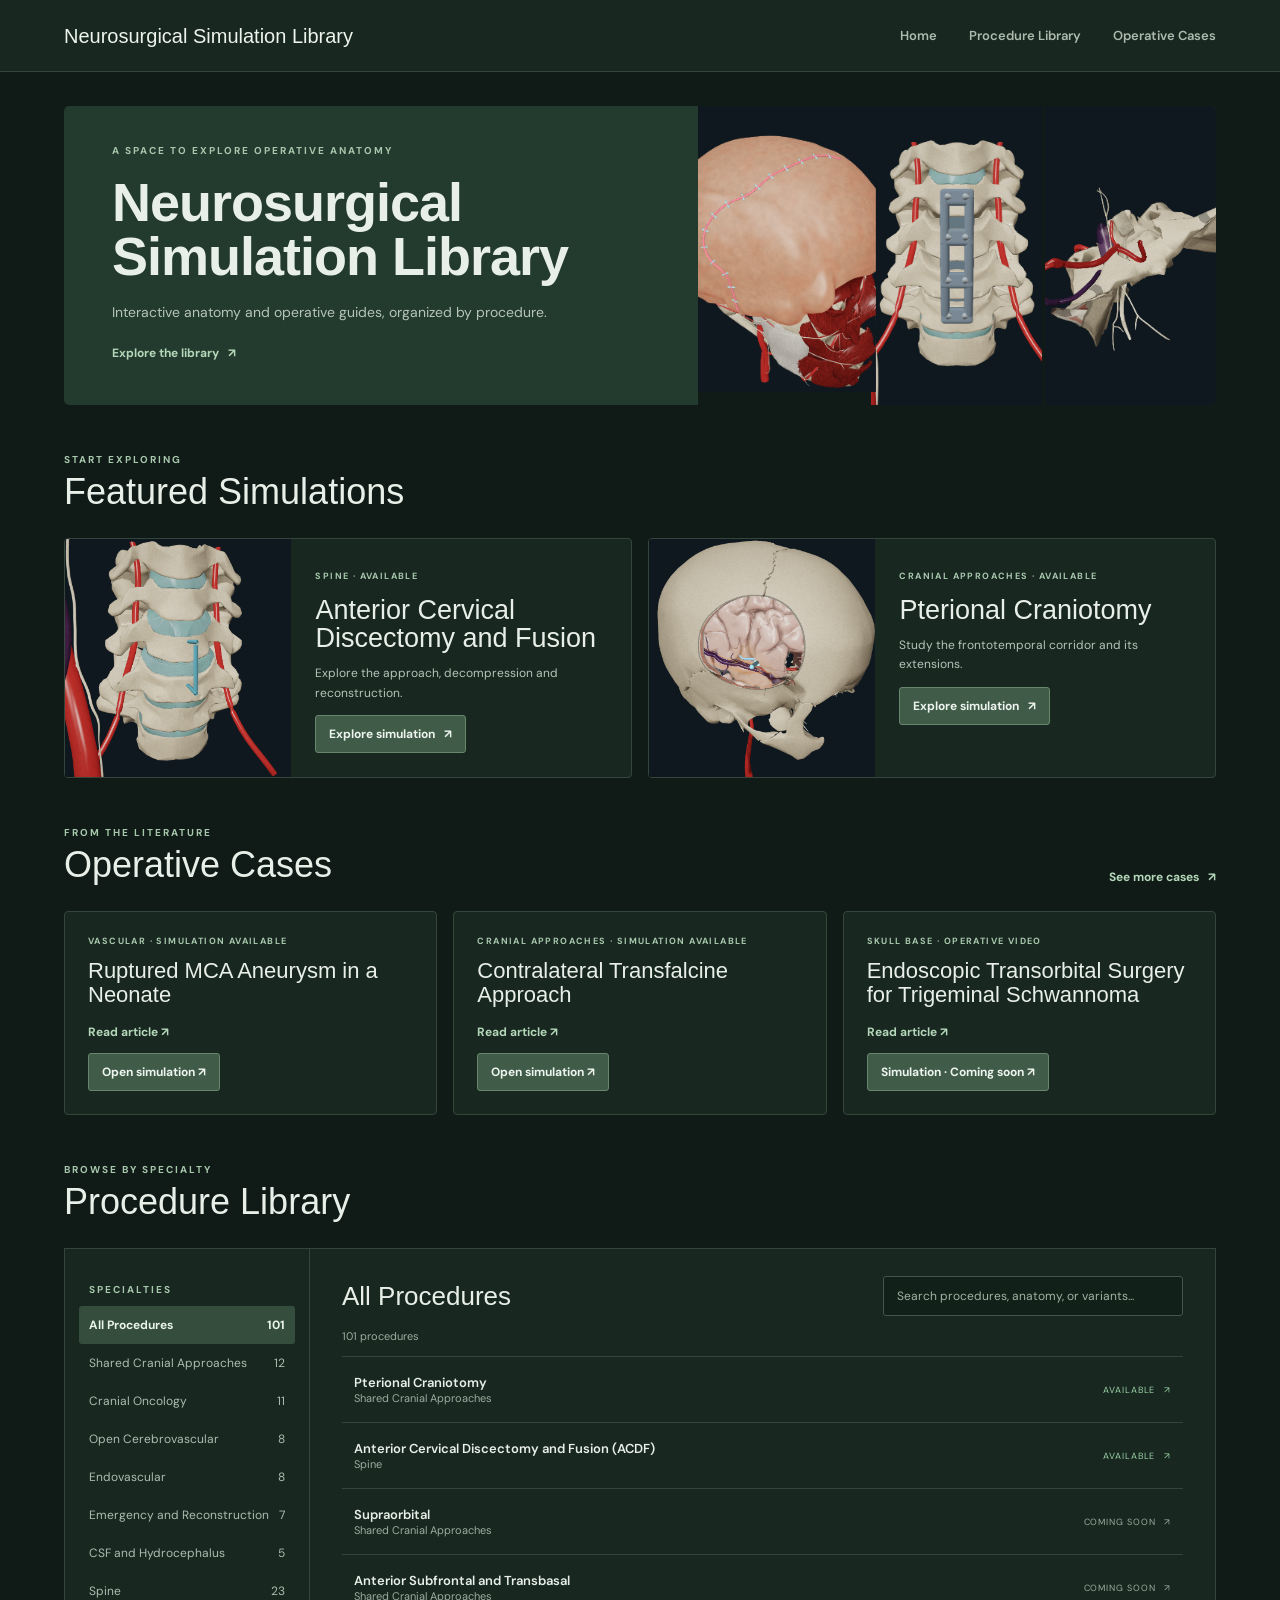
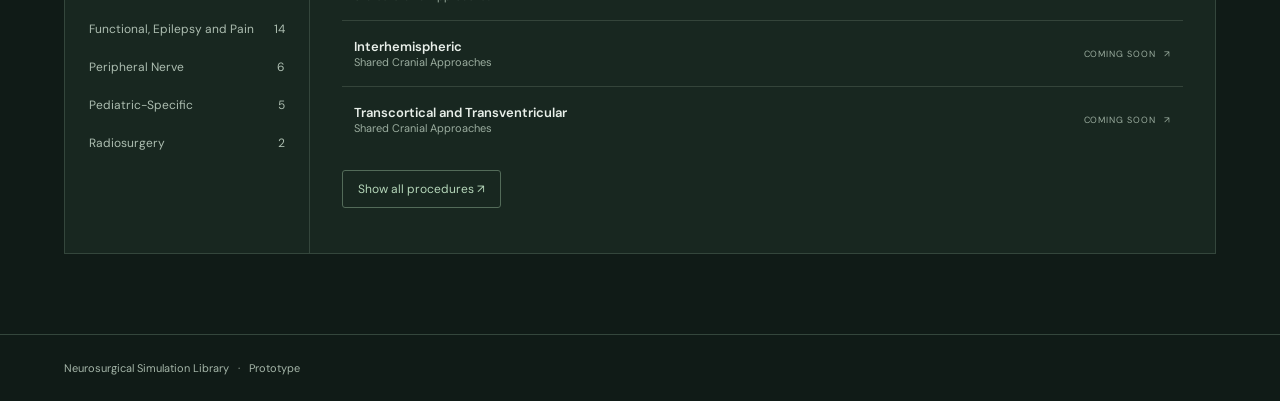
==== commit ffa55b25: "Prepare hosted operative video and update featured cases" ====
--- a/index.html
+++ b/index.html
@@ -1,4 +1,4 @@
 <!doctype html><html lang="en"><head><meta charset="utf-8"><meta name="viewport" content="width=device-width,initial-scale=1"><title>Neurosurgical Simulation Library</title><link rel="preconnect" href="https://fonts.googleapis.com"><link href="https://fonts.googleapis.com/css2?family=DM+Sans:wght@400;500;600;700&display=swap" rel="stylesheet">
 <link rel="stylesheet" href="assets/procedure-library.css">
-<link rel="stylesheet" href="assets/library-brand.css"></head><body><header><a class="library-brand" href="index.html">Neurosurgical Simulation Library</a><nav><a href="index.html">Home</a><a href="procedures.html">Procedure Library</a><a href="cases.html">Operative Cases</a></nav></header><main class="shell"><div class="hero"><div class="hero-copy"><div class="eyebrow">A space to explore operative anatomy</div><h1>Neurosurgical<br>Simulation Library</h1><p>Interactive anatomy and operative guides, organized by procedure.</p><a class="action" href="procedures.html">Explore the library &nbsp; ↗</a></div><div class="hero-art"><div class="hero-strips" aria-label="Views from the ACDF and pterional simulations"><img src="images/pterional-skin-close-2.png" alt=""><img src="images/acdf-verify-1.png" alt=""><img src="images/pterional-retain-1.png" alt=""></div></div></div><div class="section-head" id="featured"><div><div class="eyebrow">Start exploring</div><h2>Featured Simulations</h2></div></div><div class="feature"><article class="card"><div class="card-art"><img src="images/acdf-distraction-C5-C6-2.png" alt="ACDF simulation during cervical distraction" loading="lazy"></div><div class="card-body"><span class="badge">Spine · Available</span><h3>Anterior Cervical Discectomy and Fusion</h3><p>Explore the approach, decompression and reconstruction.</p><button class="action" type="button" data-procedure="ACDF">Explore simulation &nbsp; ↗</button></div></article><article class="card"><div class="card-art"><img src="images/pterional-fissure-2.png" alt="Pterional simulation during exposure of the Sylvian fissure" loading="lazy"></div><div class="card-body"><span class="badge">Cranial approaches · Available</span><h3>Pterional Craniotomy</h3><p>Study the frontotemporal corridor and its extensions.</p><button class="action" type="button" data-procedure="Pterional">Explore simulation &nbsp; ↗</button></div></article></div><div class="section-head" id="cases"><div><div class="eyebrow">From the literature</div><h2>Operative Cases</h2></div><a class="action" href="cases.html">See more cases &nbsp; ↗</a></div><div class="cases"><article class="card"><div class="badge">Vascular · Simulation available</div><h3>Ruptured MCA Aneurysm in a Neonate</h3><a href="https://pubmed.ncbi.nlm.nih.gov/41537666/" target="_blank" rel="noreferrer">Read article ↗</a><br><a class="case-sim-link" href="neonatal-mca/?from=home">Open simulation ↗</a></article><article class="card"><div class="badge">Cranial approaches · Simulation available</div><h3>Contralateral Transfalcine Approach</h3><a href="https://pubmed.ncbi.nlm.nih.gov/42165614/" target="_blank" rel="noreferrer">Read article ↗</a><br><a class="case-sim-link" href="transfalcine-guide.html?from=home">Open simulation ↗</a></article><article class="card"><div class="badge">Skull base · Operative video</div><h3>Endoscopic Transorbital Surgery for Trigeminal Schwannoma</h3><a href="https://pubmed.ncbi.nlm.nih.gov/37819070/" target="_blank" rel="noreferrer">Read article ↗</a><br><a class="case-sim-link" href="case-simulation.html?case=37819070">Simulation · Coming soon ↗</a></article><article class="card"><div class="badge">Skull base · Operative video</div><h3>Microsurgical Resection of Trigeminal Schwannoma Through Transorbital Approach</h3><a href="https://pubmed.ncbi.nlm.nih.gov/39133025/" target="_blank" rel="noreferrer">Read article ↗</a><br><a class="case-sim-link" href="case-simulation.html?case=39133025">Simulation · Coming soon ↗</a></article></div><div class="section-head" id="library"><div><div class="eyebrow">Browse by specialty</div><h2>Procedure Library</h2></div></div><div class="library-layout"><aside class="side" id="filters"></aside><div class="main"><div class="bar"><h3 id="heading">All Procedures</h3><input class="search" id="search" type="search" placeholder="Search procedures, anatomy, or variants..." aria-label="Search procedures"></div><div class="results" id="count"></div><div id="list"></div></div></div></main><footer class="footer">Neurosurgical Simulation Library &nbsp; · &nbsp; Prototype</footer><dialog id="modal"><div class="modal"><button class="close" type="button" aria-label="Close">×</button><div class="eyebrow" id="modal-group"></div><h2 id="modal-title"></h2><p id="modal-description"></p><div id="modal-options"></div><div id="modal-action"></div></div></dialog>
+<link rel="stylesheet" href="assets/library-brand.css"></head><body><header><a class="library-brand" href="index.html">Neurosurgical Simulation Library</a><nav><a href="index.html">Home</a><a href="procedures.html">Procedure Library</a><a href="cases.html">Operative Cases</a></nav></header><main class="shell"><div class="hero"><div class="hero-copy"><div class="eyebrow">A space to explore operative anatomy</div><h1>Neurosurgical<br>Simulation Library</h1><p>Interactive anatomy and operative guides, organized by procedure.</p><a class="action" href="procedures.html">Explore the library &nbsp; ↗</a></div><div class="hero-art"><div class="hero-strips" aria-label="Views from the ACDF and pterional simulations"><img src="images/pterional-skin-close-2.png" alt=""><img src="images/acdf-verify-1.png" alt=""><img src="images/pterional-retain-1.png" alt=""></div></div></div><div class="section-head" id="featured"><div><div class="eyebrow">Start exploring</div><h2>Featured Simulations</h2></div></div><div class="feature"><article class="card"><div class="card-art"><img src="images/acdf-distraction-C5-C6-2.png" alt="ACDF simulation during cervical distraction" loading="lazy"></div><div class="card-body"><span class="badge">Spine · Available</span><h3>Anterior Cervical Discectomy and Fusion</h3><p>Explore the approach, decompression and reconstruction.</p><button class="action" type="button" data-procedure="ACDF">Explore simulation &nbsp; ↗</button></div></article><article class="card"><div class="card-art"><img src="images/pterional-fissure-2.png" alt="Pterional simulation during exposure of the Sylvian fissure" loading="lazy"></div><div class="card-body"><span class="badge">Cranial approaches · Available</span><h3>Pterional Craniotomy</h3><p>Study the frontotemporal corridor and its extensions.</p><button class="action" type="button" data-procedure="Pterional">Explore simulation &nbsp; ↗</button></div></article></div><div class="section-head" id="cases"><div><div class="eyebrow">From the literature</div><h2>Operative Cases</h2></div><a class="action" href="cases.html">See more cases &nbsp; ↗</a></div><div class="cases"><article class="card"><div class="badge">Vascular · Simulation available</div><h3>Ruptured MCA Aneurysm in a Neonate</h3><a href="https://pubmed.ncbi.nlm.nih.gov/41537666/" target="_blank" rel="noreferrer">Read article ↗</a><br><a class="case-sim-link" href="neonatal-mca/?from=home">Open simulation ↗</a></article><article class="card"><div class="badge">Cranial approaches · Simulation available</div><h3>Contralateral Transfalcine Approach</h3><a href="https://pubmed.ncbi.nlm.nih.gov/42165614/" target="_blank" rel="noreferrer">Read article ↗</a><br><a class="case-sim-link" href="transfalcine-guide.html?from=home">Open simulation ↗</a></article><article class="card"><div class="badge">Skull base · Operative video</div><h3>Endoscopic Transorbital Surgery for Trigeminal Schwannoma</h3><a href="https://pubmed.ncbi.nlm.nih.gov/37819070/" target="_blank" rel="noreferrer">Read article ↗</a><br><a class="case-sim-link" href="case-simulation.html?case=37819070">Simulation · Coming soon ↗</a></article></div><div class="section-head" id="library"><div><div class="eyebrow">Browse by specialty</div><h2>Procedure Library</h2></div></div><div class="library-layout"><aside class="side" id="filters"></aside><div class="main"><div class="bar"><h3 id="heading">All Procedures</h3><input class="search" id="search" type="search" placeholder="Search procedures, anatomy, or variants..." aria-label="Search procedures"></div><div class="results" id="count"></div><div id="list"></div></div></div></main><footer class="footer">Neurosurgical Simulation Library &nbsp; · &nbsp; Prototype</footer><dialog id="modal"><div class="modal"><button class="close" type="button" aria-label="Close">×</button><div class="eyebrow" id="modal-group"></div><h2 id="modal-title"></h2><p id="modal-description"></p><div id="modal-options"></div><div id="modal-action"></div></div></dialog>
 <script src="assets/procedure-library.js?v=available-first"></script></body></html>
